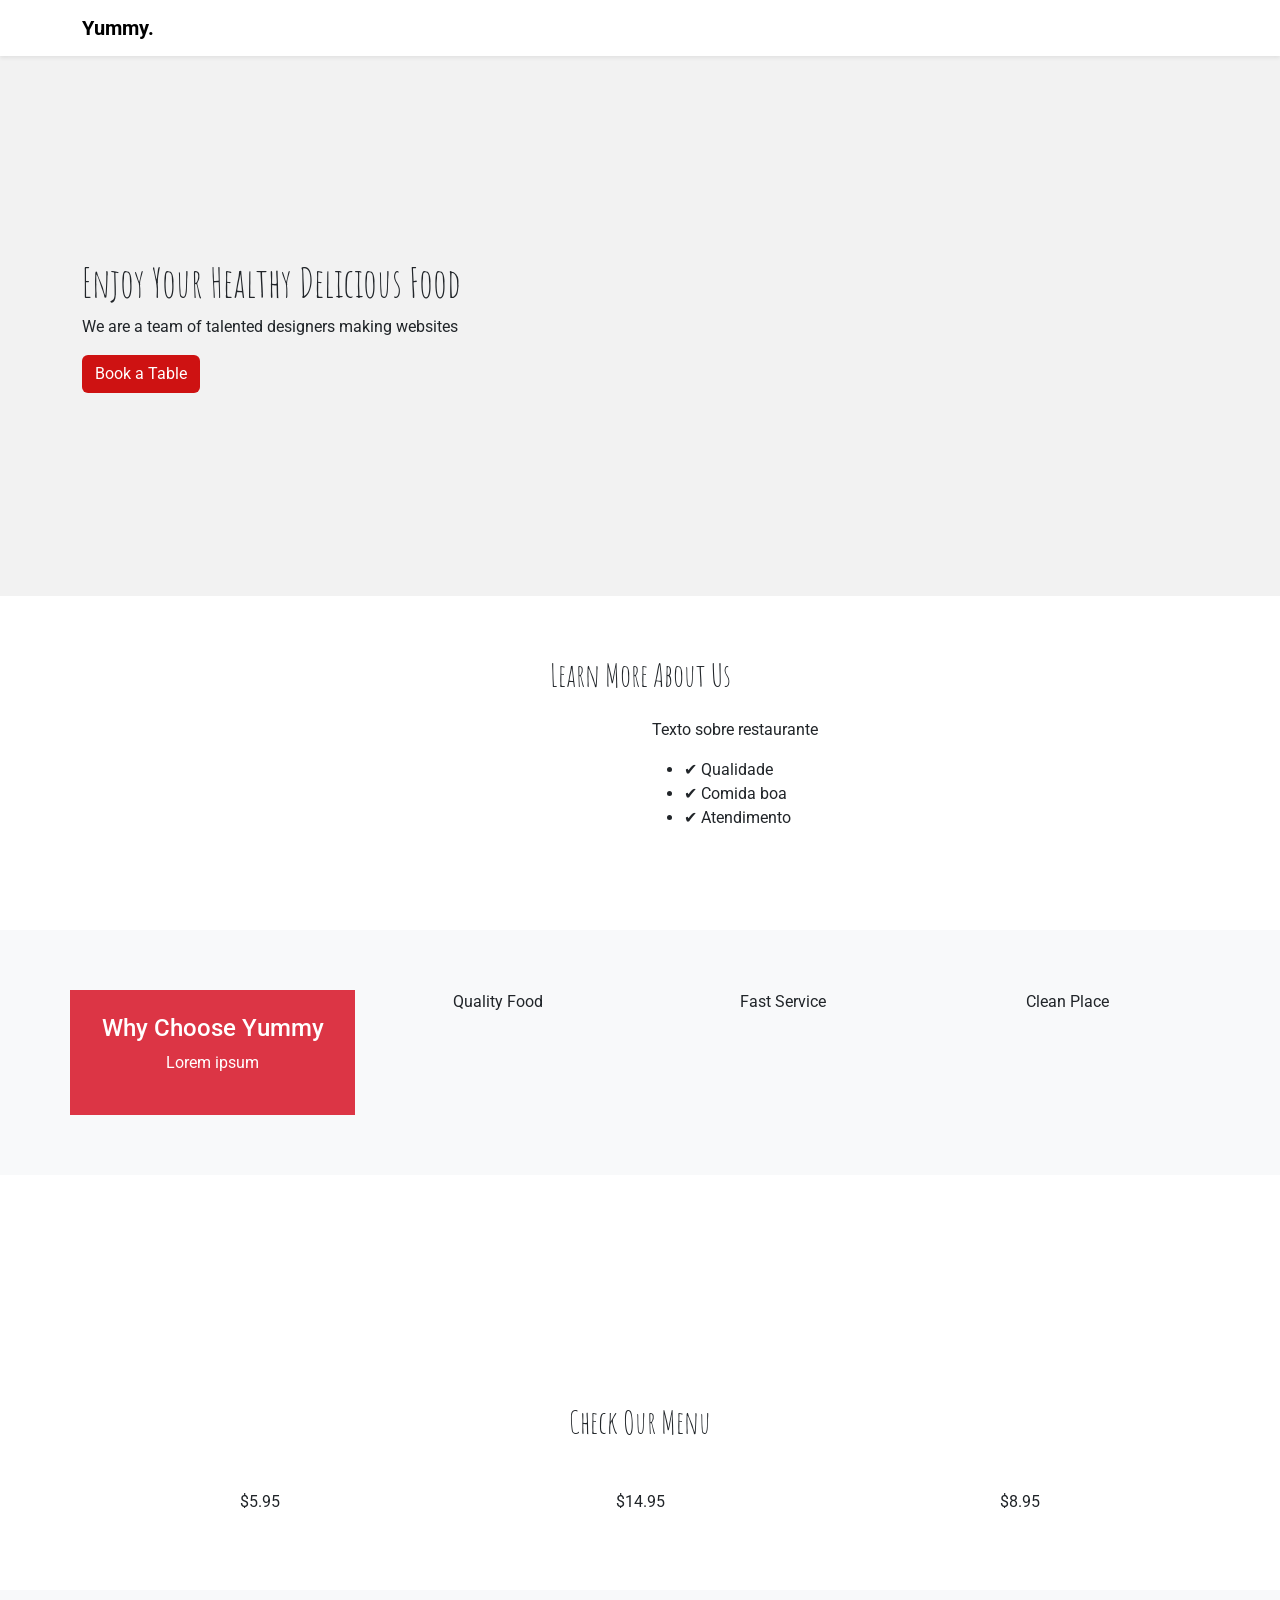
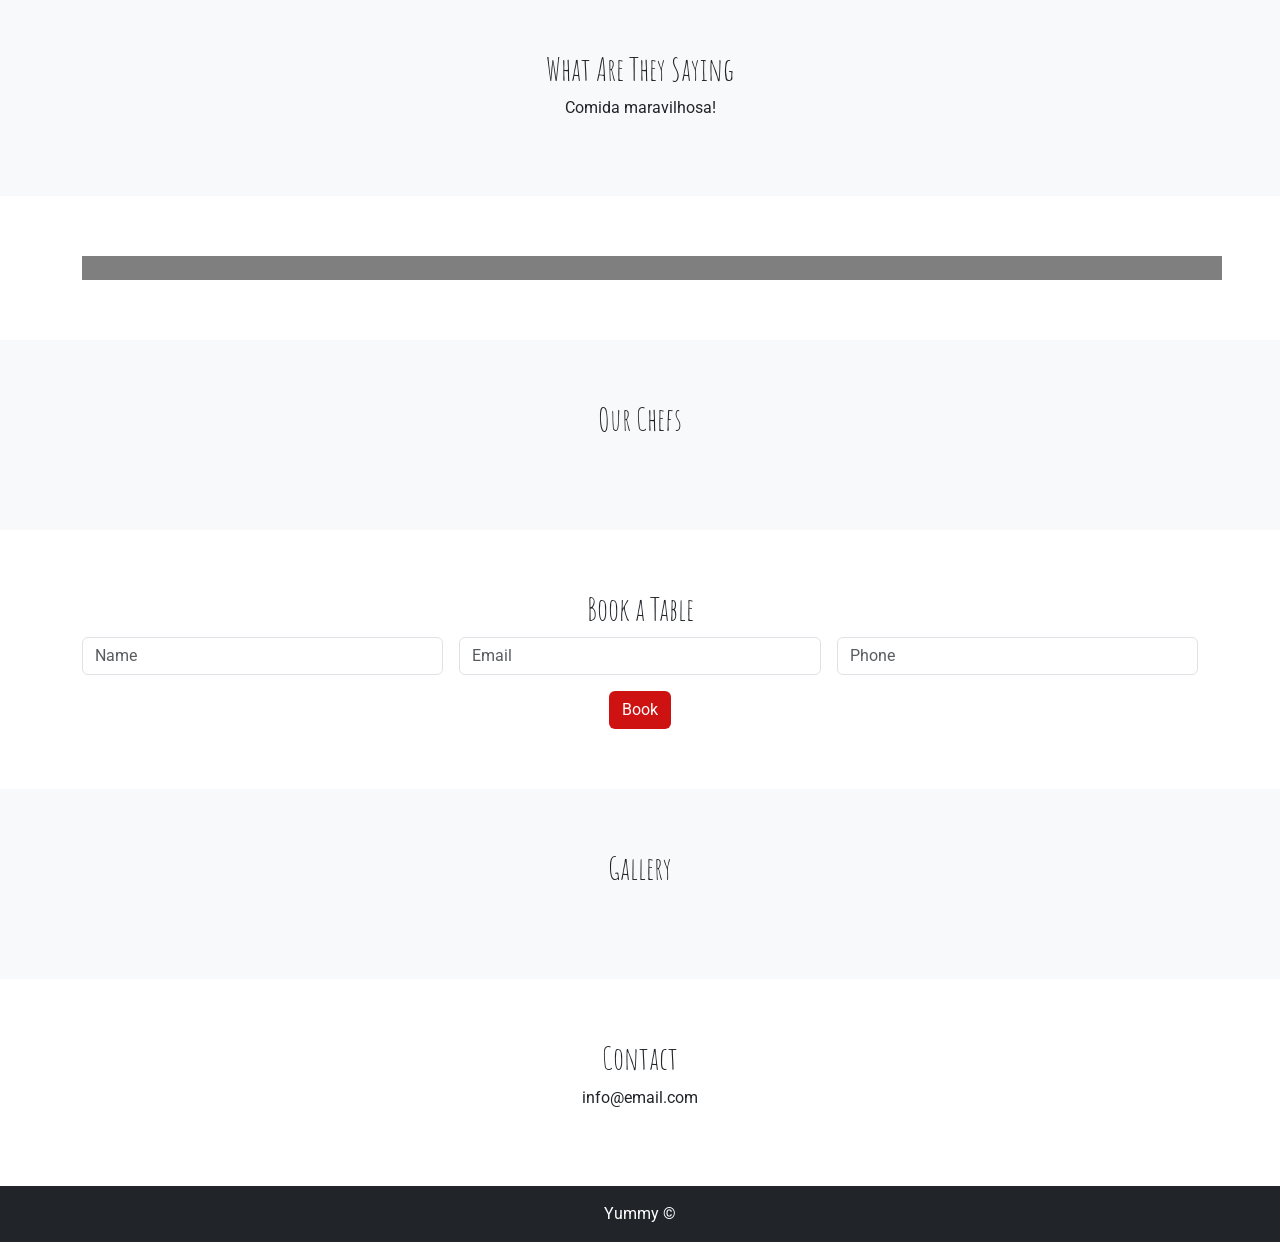
==== Boots/index.html @ a267b1b0 "refazendo" ====
<!doctype html>
<html lang="pt-br">
  <head>
    <meta charset="UTF-8" />
    <meta name="viewport" content="width=device-width, initial-scale=1.0" />

    <link
      href="https://cdn.jsdelivr.net/npm/bootstrap@5.3.3/dist/css/bootstrap.min.css"
      rel="stylesheet"
    />

    <link
      href="https://fonts.googleapis.com/css2?family=Roboto&family=Amatic+SC&display=swap"
      rel="stylesheet"
    />

    <title>Yummy</title>

    <style>
      body {
        font-family: Roboto;
      }
      h1,
      h2 {
        font-family: "Amatic SC";
      }

      .section {
        padding: 60px 0;
      }
      .btn-red {
        background: #ce1212;
        color: #fff;
      }

      .hero {
        background: #f2f2f2;
        min-height: 60vh;
        display: flex;
        align-items: center;
      }

      .overlay {
        background: rgba(0, 0, 0, 0.5);
      }

      .stats {
        background: url("https://images.unsplash.com/photo-1504674900247-0877df9cc836 ")
          center/cover;
        color: white;
      }
    </style>
  </head>

  <body>
    <!-- NAVBAR -->
    <nav class="navbar navbar-expand-lg bg-white shadow-sm">
      <div class="container">
        <a class="navbar-brand fw-bold">Yummy.</a>
      </div>
    </nav>

    <!-- HERO -->
    <section class="hero">
      <div class="container">
        <div class="row align-items-center">
          <div class="col-md-6">
            <h1>Enjoy Your Healthy Delicious Food</h1>
            <p>We are a team of talented designers making websites</p>
            <button class="btn btn-red">Book a Table</button>
          </div>

          <div class="col-md-6 text-center">
            <img
              src="https://images.unsplash.com/photo-1604908176997-125f25cc6f3d"
              alt=""
              class="img-fluid rounded-circle"
            />
          </div>
        </div>
      </div>
    </section>

    <!-- ABOUT -->
    <section class="section">
      <div class="container">
        <h2 class="text-center">Learn More About Us</h2>

        <div class="row mt-4">
          <div class="col-md-6">
            <img
              src="https://images.unsplash.com/photo-1555992336-03a23c2a3d5d"
              alt=""
              class="img-fluid"
            />
          </div>

          <div class="col-md-6">
            <p>Texto sobre restaurante</p>

            <ul>
              <li>✔ Qualidade</li>
              <li>✔ Comida boa</li>
              <li>✔ Atendimento</li>
            </ul>

            <img
              src="https://images.unsplash.com/photo-1540189549336-e6e99c3679fe"
              alt=""
              class="img-fluid mt-3"
            />
          </div>
        </div>
      </div>
    </section>

    <!-- WHY -->
    <section class="section bg-light">
      <div class="container">
        <div class="row text-center">
          <div class="col-md-3 bg-danger text-white p-4">
            <h4>Why Choose Yummy</h4>
            <p>Lorem ipsum</p>
          </div>

          <div class="col-md-3">
            <p>Quality Food</p>
          </div>

          <div class="col-md-3">
            <p>Fast Service</p>
          </div>

          <div class="col-md-3">
            <p>Clean Place</p>
          </div>
        </div>
      </div>
    </section>

    <!-- STATS -->
    <section class="section stats text-center">
      <div class="container">
        <div class="row">
          <div class="col">232<br />Clients</div>
          <div class="col">521<br />Projects</div>
          <div class="col">1453<br />Hours</div>
          <div class="col">32<br />Workers</div>
        </div>
      </div>
    </section>

    <!-- MENU -->
    <section class="section">
      <div class="container text-center">
        <h2>Check Our Menu</h2>

        <div class="row mt-4">
          <div class="col-md-4">
            <img
              src="https://images.unsplash.com/photo-1546069901-eacef0df6022"
              alt=""
              class="img-fluid rounded-circle"
            />
            <p>$5.95</p>
          </div>

          <div class="col-md-4">
            <img
              src="https://images.unsplash.com/photo-1550547660-d9450f859349"
              alt=""
              class="img-fluid rounded-circle"
            />
            <p>$14.95</p>
          </div>

          <div class="col-md-4">
            <img
              src="https://images.unsplash.com/photo-1604908812177-4c9a5c5c4f91"
              alt=""
              class="img-fluid rounded-circle"
            />
            <p>$8.95</p>
          </div>
        </div>
      </div>
    </section>

    <!-- TESTIMONIALS CAROUSEL -->
    <section class="section bg-light">
      <div class="container text-center">
        <h2>What Are They Saying</h2>

        <div id="testCarousel" class="carousel slide" data-bs-ride="carousel">
          <div class="carousel-inner">
            <div class="carousel-item active">
              <p>Comida maravilhosa!</p>
            </div>

            <div class="carousel-item">
              <p>Atendimento perfeito!</p>
            </div>
          </div>
        </div>
      </div>
    </section>

    <!-- EVENTS (3 IMAGENS LADO A LADO) -->
    <section class="section">
      <div class="container">
        <div class="row">
          <div class="col-md-4 position-relative">
            <img
              src="https://images.unsplash.com/photo-1517248135467-4c7edcad34c4"
              alt=""
              class="img-fluid"
            />
            <div class="overlay position-absolute top-0 w-100 h-100"></div>
          </div>

          <div class="col-md-4 position-relative">
            <img
              src="https://images.unsplash.com/photo-1505236858219-8359eb29e329"
              alt=""
              class="img-fluid"
            />
            <div class="overlay position-absolute top-0 w-100 h-100"></div>
          </div>

          <div class="col-md-4 position-relative">
            <img
              src="https://images.unsplash.com/photo-1519671482749-fd09be7ccebf"
              alt=""
              class="img-fluid"
            />
            <div class="overlay position-absolute top-0 w-100 h-100"></div>
          </div>
        </div>
      </div>
    </section>

    <!-- CHEFS -->
    <section class="section bg-light text-center">
      <div class="container">
        <h2>Our Chefs</h2>

        <div class="row">
          <div class="col-md-4">
            <img src="" alt="" />
            <img
              src="https://images.unsplash.com/photo-1607746882042-944635dfe10e"
              alt=""
              class="img-fluid"
            />
          </div>

          <div class="col-md-4">
            <img
              src="https://images.unsplash.com/photo-1544005313-94ddf0286df2"
              alt=""
              class="img-fluid"
            />
          </div>

          <div class="col-md-4">
            <img
              src="https://images.unsplash.com/photo-1527980965255-d3b416303d12"
              alt=""
              class="img-fluid"
            />
          </div>
        </div>
      </div>
    </section>

    <!-- FORM -->
    <section class="section">
      <div class="container">
        <h2 class="text-center">Book a Table</h2>

        <form class="row g-3">
          <div class="col-md-4">
            <input class="form-control" placeholder="Name" />
          </div>

          <div class="col-md-4">
            <input class="form-control" placeholder="Email" />
          </div>

          <div class="col-md-4">
            <input class="form-control" placeholder="Phone" />
          </div>

          <div class="col-12 text-center">
            <button type="button" class="btn btn-red">Book</button>
          </div>
        </form>
      </div>
    </section>

    <!-- GALLERY -->
    <section class="section bg-light">
      <div class="container text-center">
        <h2>Gallery</h2>

        <div class="row">
          <div class="col">
            <img
              src="https://images.unsplash.com/photo-1504674900247-0877df9cc836"
              alt=""
              class="img-fluid"
            />
          </div>
          <div class="col">
            <img
              src="https://images.unsplash.com/photo-1550547660-d9450f859349"
              alt=""
              class="img-fluid"
            />
          </div>
          <div class="col">
            <img
              src="https://images.unsplash.com/photo-1546069901-eacef0df6022"
              alt=""
              class="img-fluid"
            />
          </div>
        </div>
      </div>
    </section>

    <!-- CONTACT -->
    <section class="section">
      <div class="container text-center">
        <h2>Contact</h2>
        <p>info@email.com</p>
      </div>
    </section>

    <!-- FOOTER -->
    <footer class="bg-dark text-white text-center p-3">Yummy ©</footer>

    <script src="https://cdn.jsdelivr.net/npm/bootstrap@5.3.3/dist/js/bootstrap.bundle.min.js"></script>
  </body>
</html>
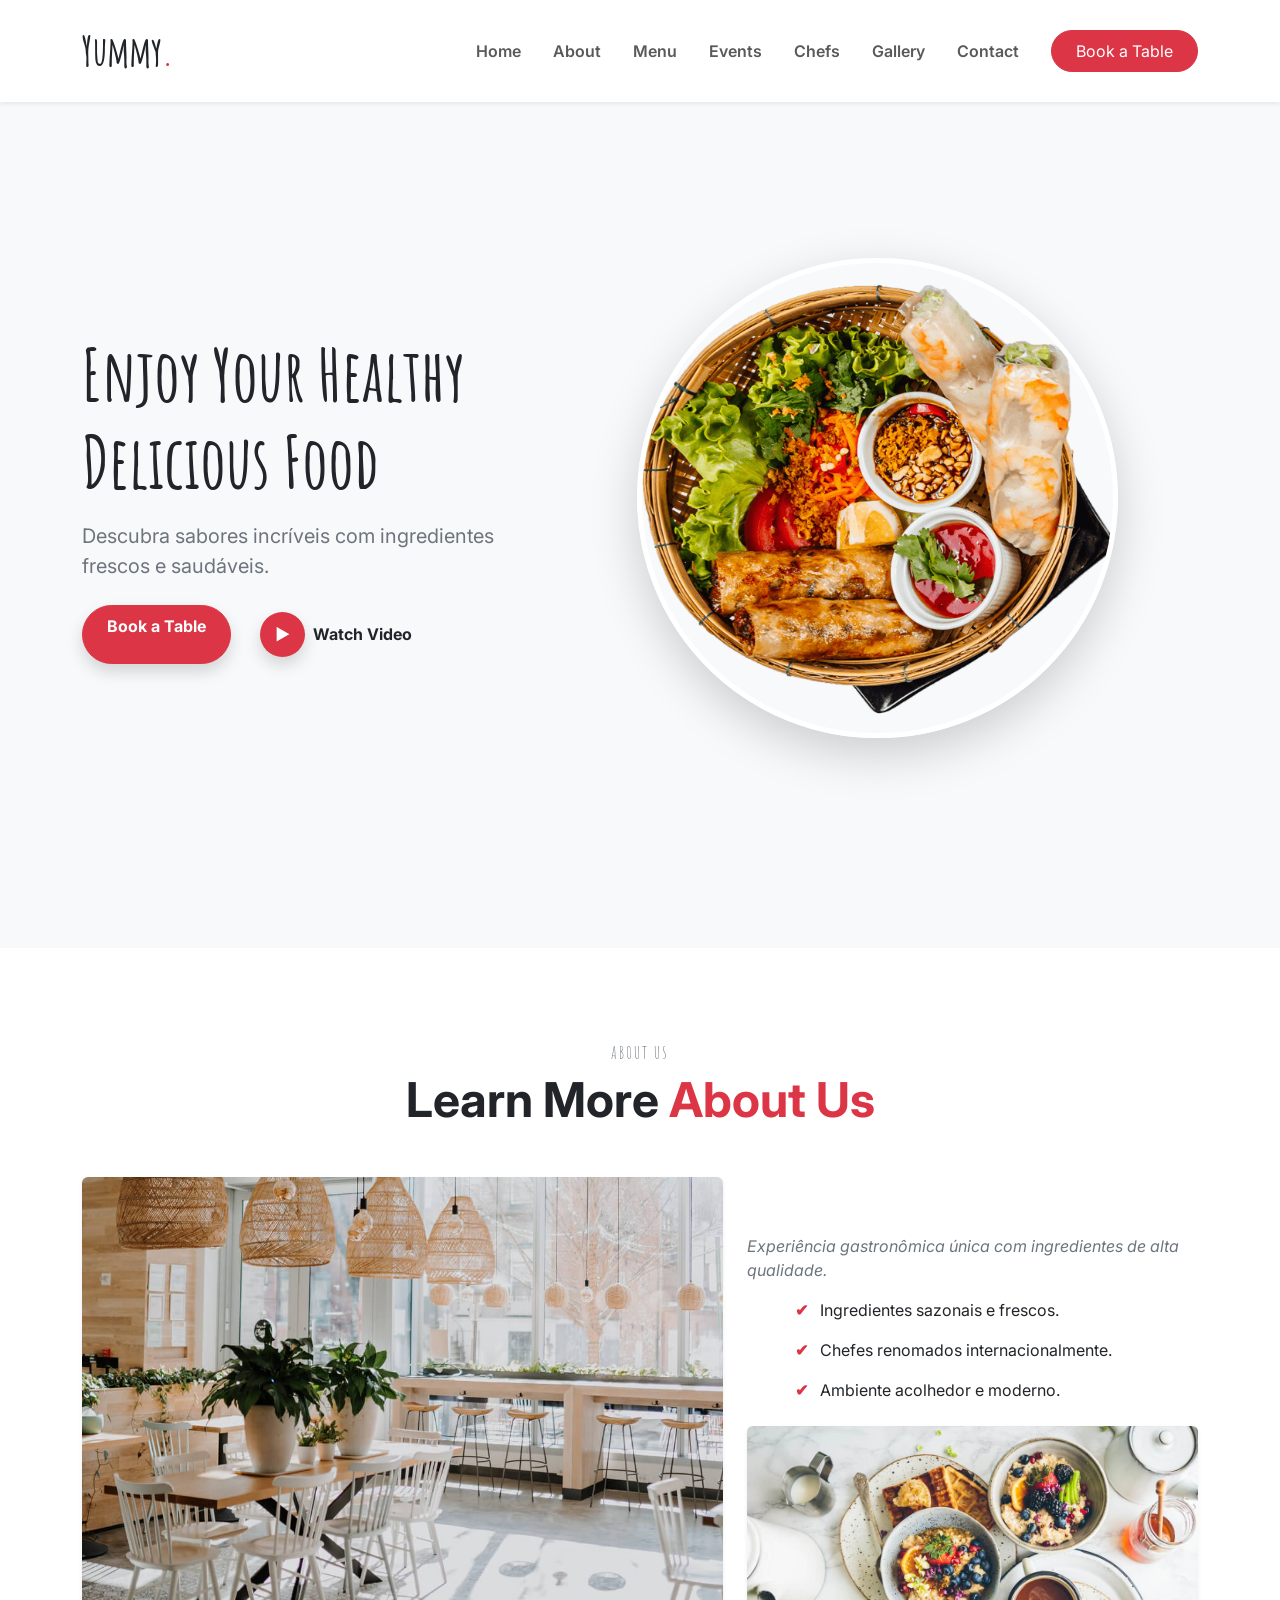
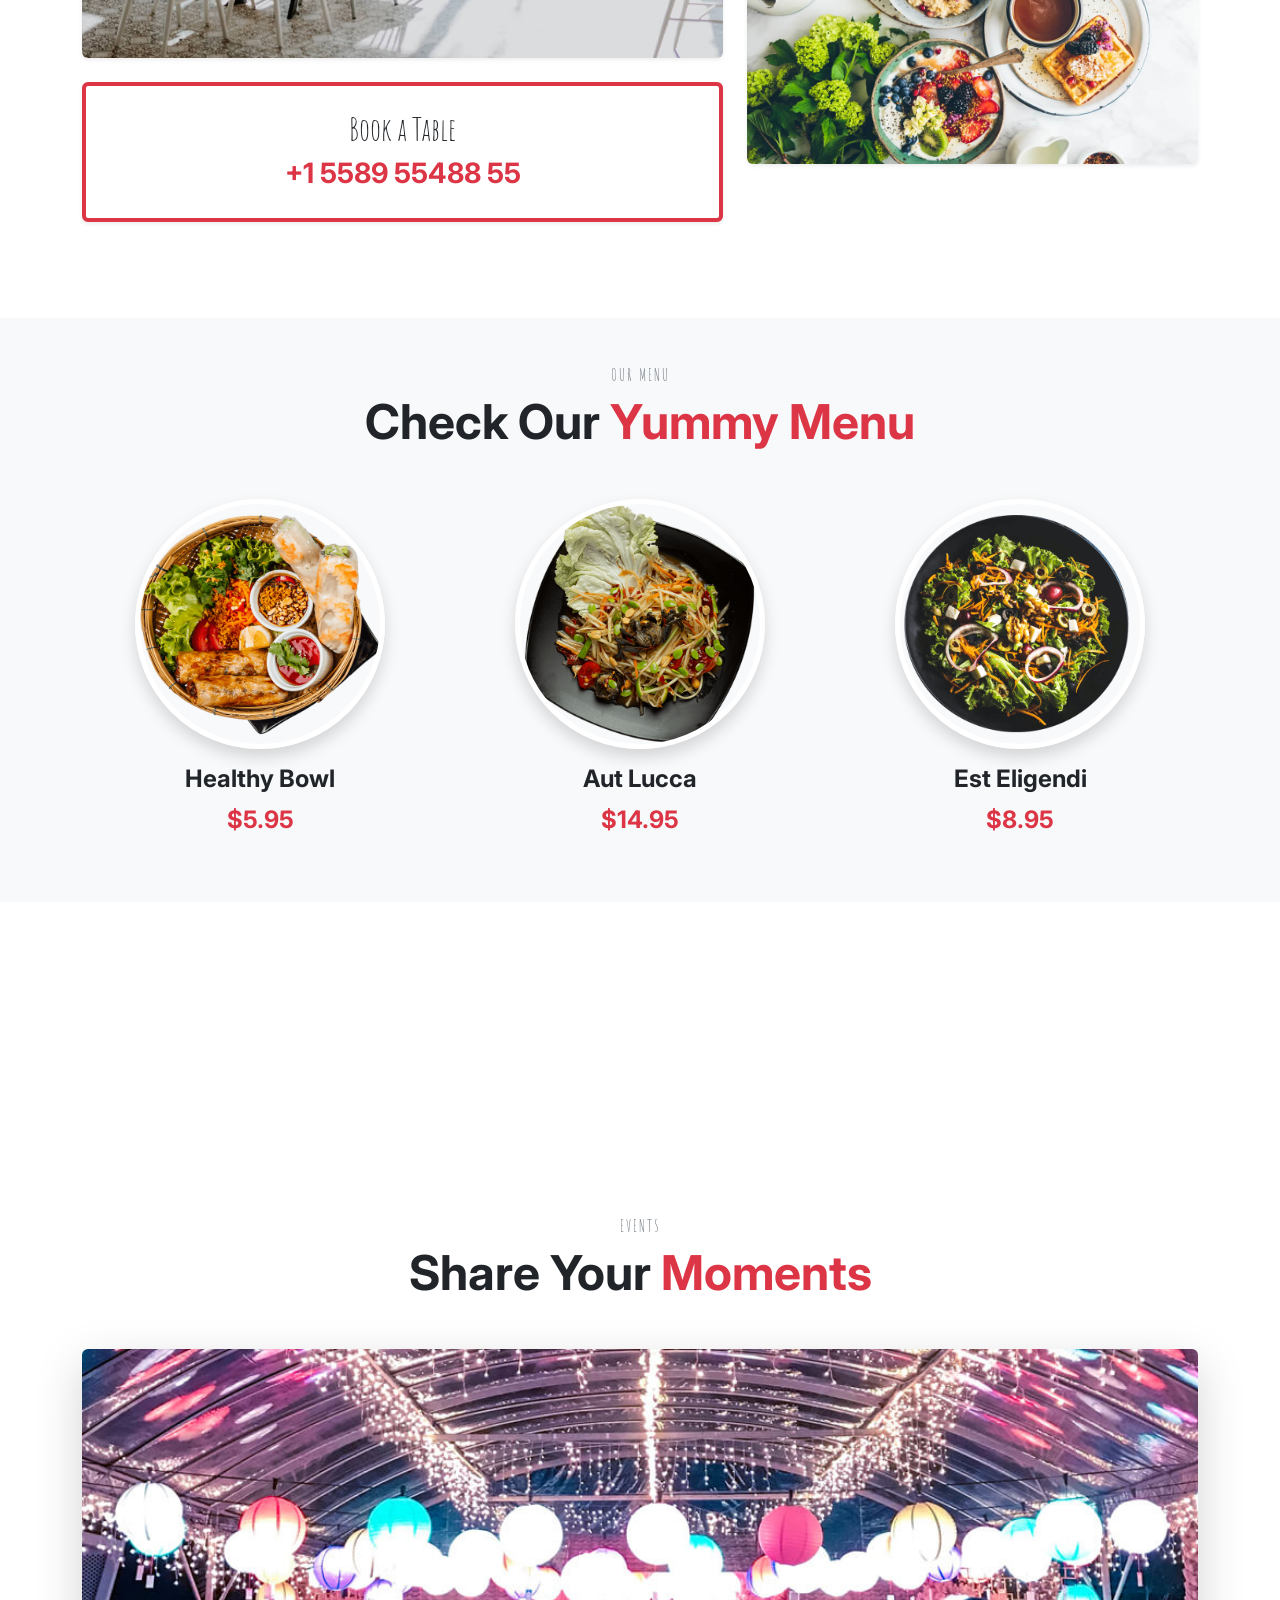
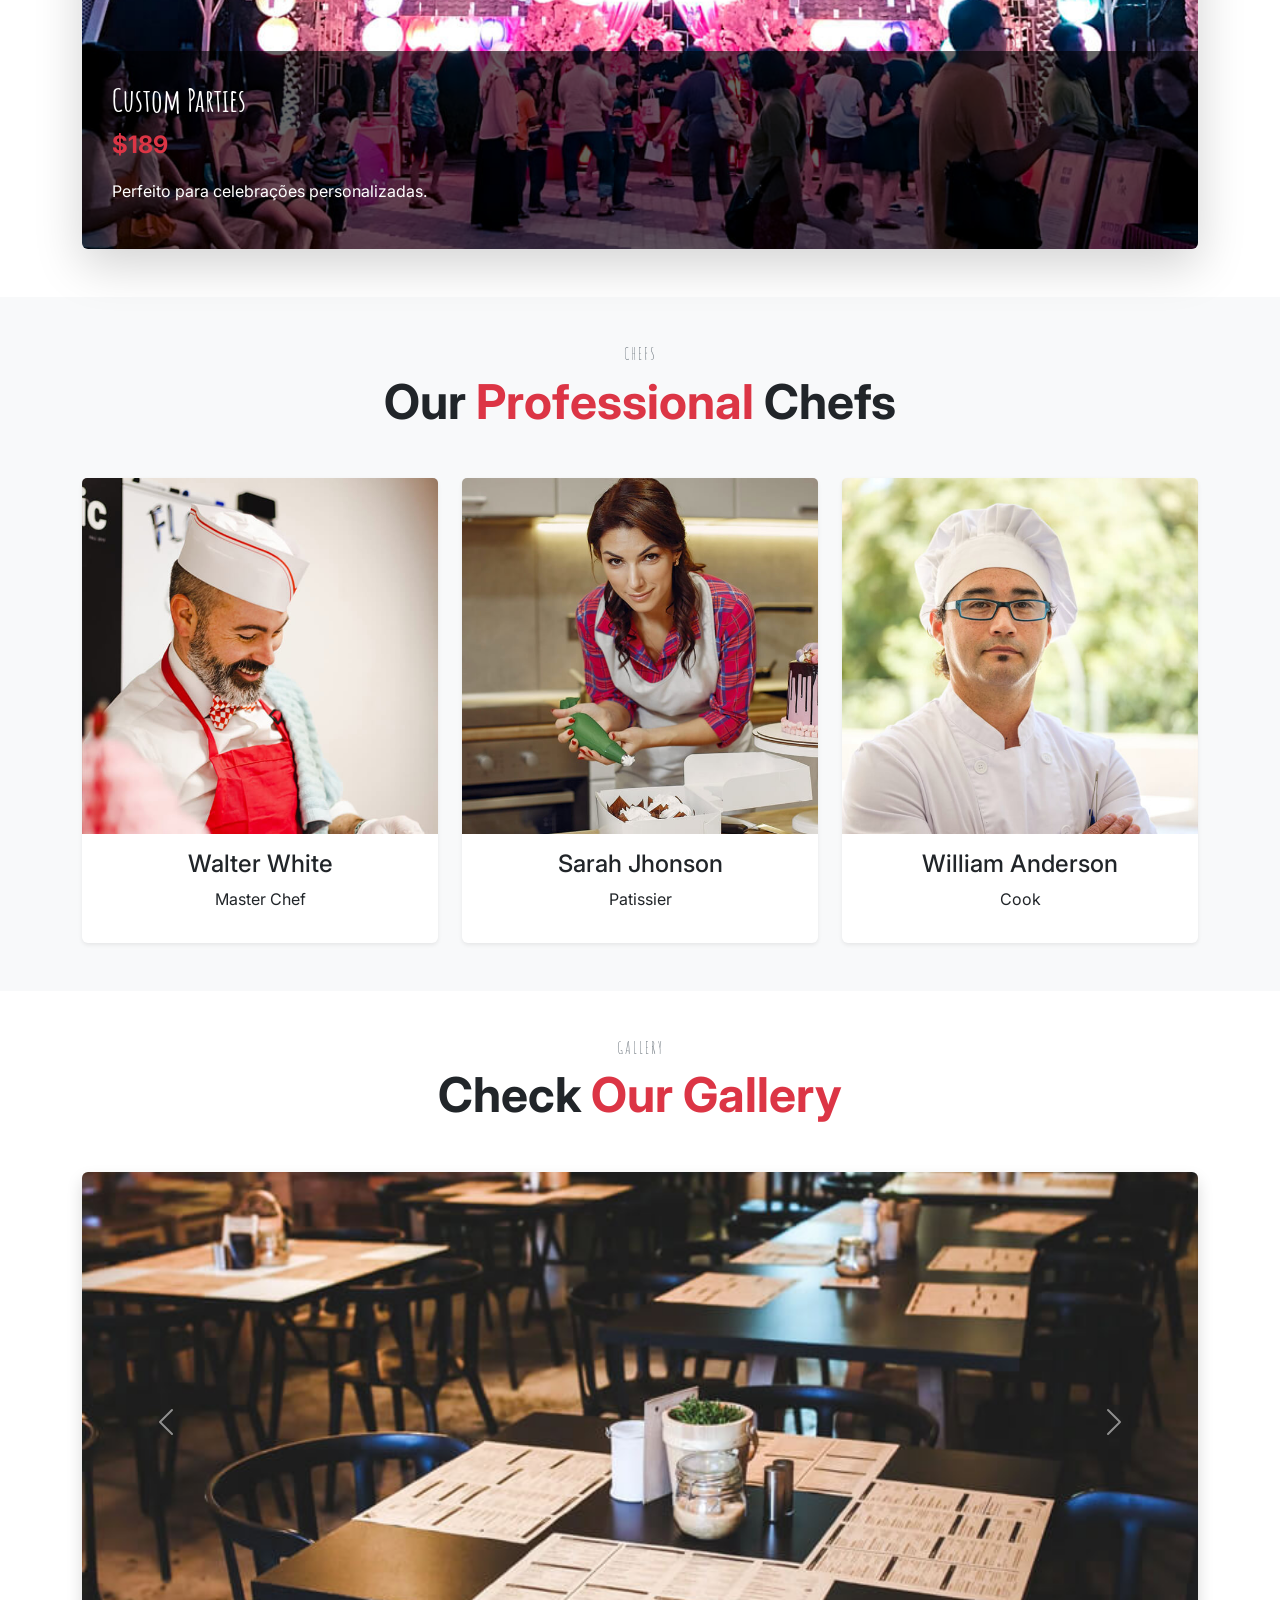
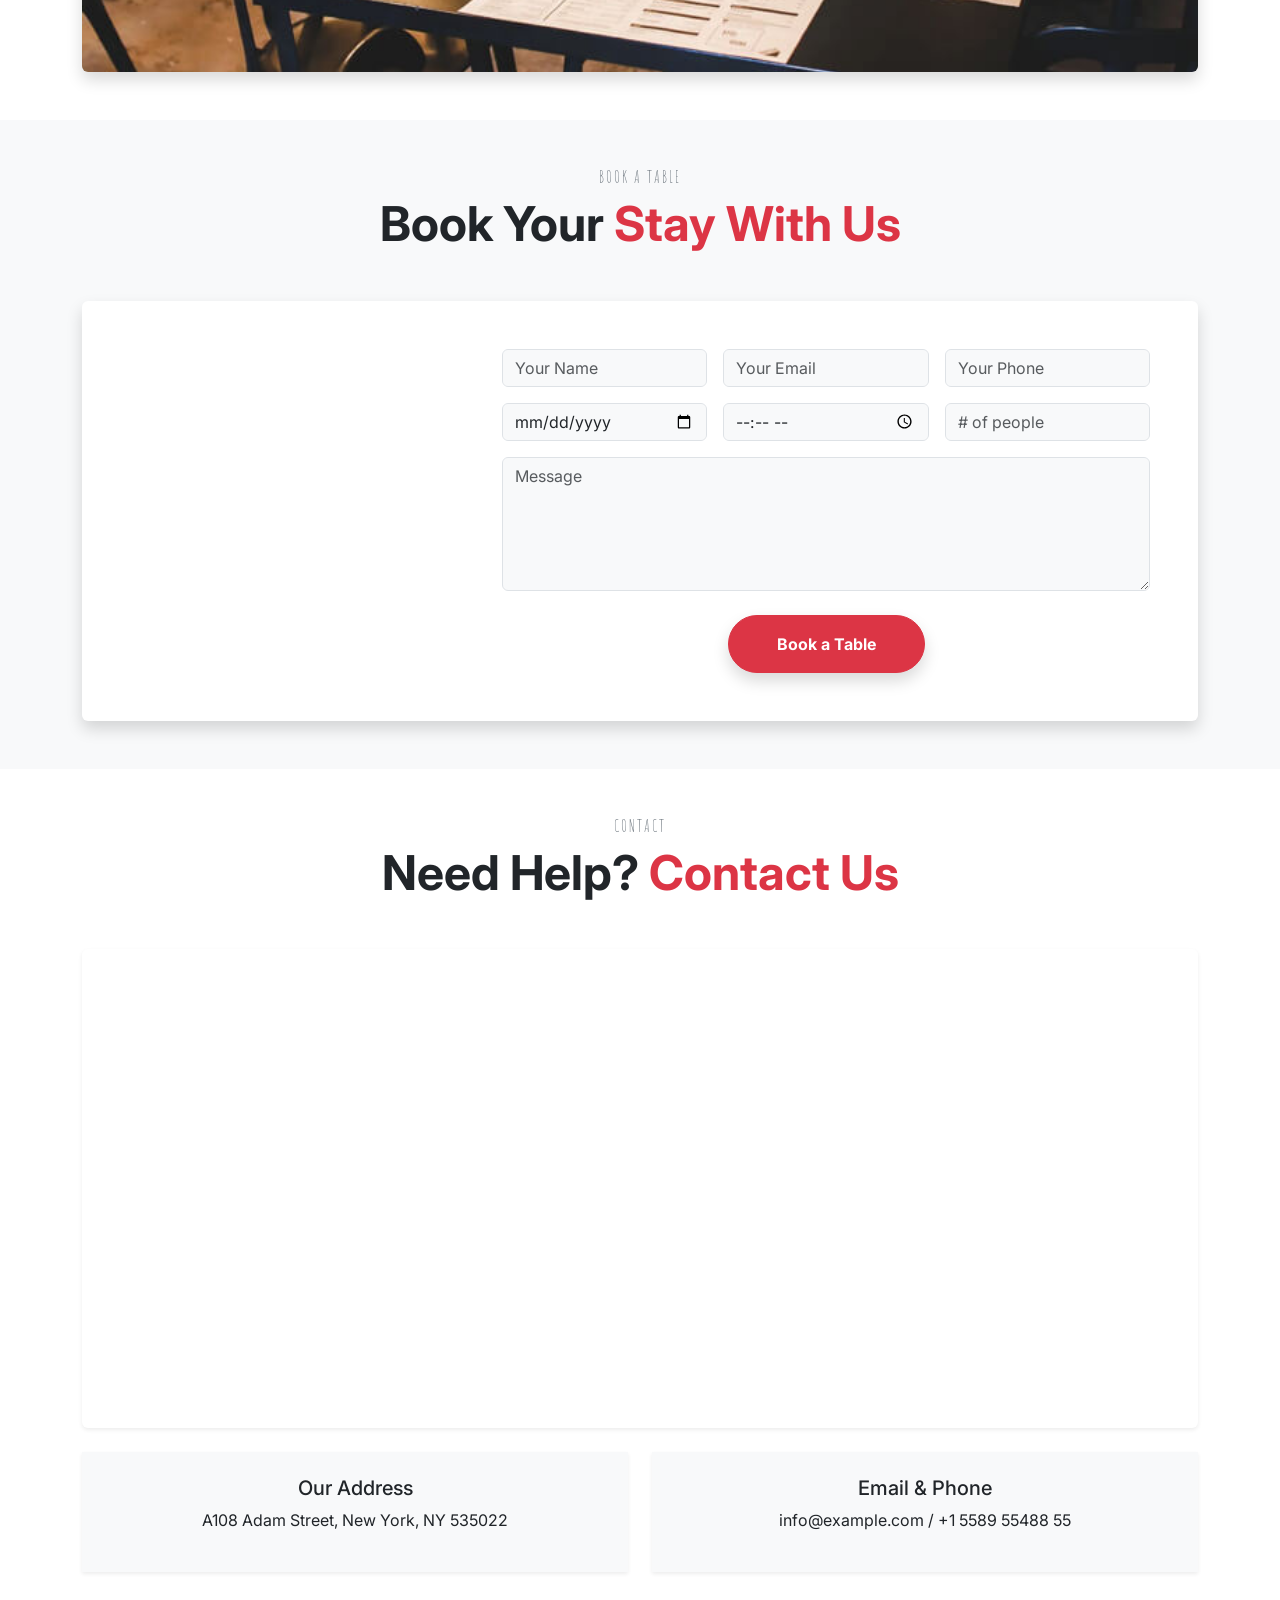
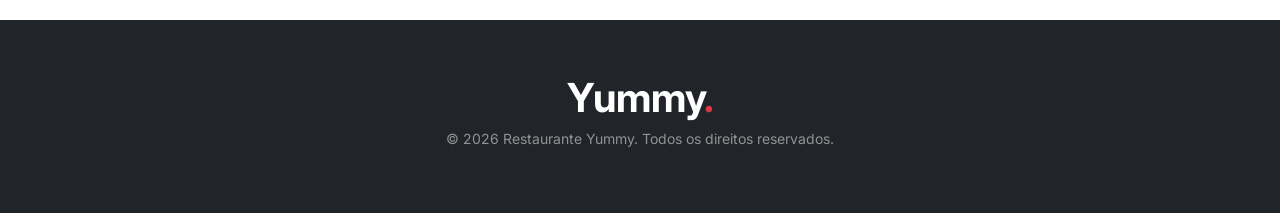
==== commit 18eeba4c: "refazendo" ====
--- a/Boots/index.html
+++ b/Boots/index.html
@@ -4,342 +4,308 @@
     <meta charset="UTF-8" />
     <meta name="viewport" content="width=device-width, initial-scale=1.0" />
 
-    <link
-      href="https://cdn.jsdelivr.net/npm/bootstrap@5.3.3/dist/css/bootstrap.min.css"
-      rel="stylesheet"
-    />
-
-    <link
-      href="https://fonts.googleapis.com/css2?family=Roboto&family=Amatic+SC&display=swap"
-      rel="stylesheet"
-    />
-
-    <title>Yummy</title>
+    <link href="https://cdn.jsdelivr.net/npm/bootstrap@5.3.3/dist/css/bootstrap.min.css" rel="stylesheet" />
+
+    <link href="https://fonts.googleapis.com/css2?family=Inter:wght@400;700&family=Amatic+SC:wght@700&display=swap" rel="stylesheet" />
+
+    <title>Yummy - Projeto Final Bootstrap</title>
 
     <style>
-      body {
-        font-family: Roboto;
-      }
-      h1,
-      h2 {
-        font-family: "Amatic SC";
-      }
-
-      .section {
-        padding: 60px 0;
-      }
-      .btn-red {
-        background: #ce1212;
-        color: #fff;
-      }
-
-      .hero {
-        background: #f2f2f2;
-        min-height: 60vh;
+      /* Fontes e ajustes finos */
+      body { font-family: "Inter", sans-serif; }
+      h1, h2, h3, .navbar-brand { font-family: "Amatic SC", cursive; }
+      .ls-2 { letter-spacing: 2px; }
+      html { scroll-behavior: smooth; }
+
+      /* Imagens do Menu */
+      .img-menu-size {
+        width: 250px;
+        height: 250px;
+        object-fit: cover;
+      }
+
+      /* Estilo para o Carrossel de Eventos */
+      .event-item {
+        height: 500px;
+        background-size: cover;
+        background-position: center;
+        position: relative;
         display: flex;
-        align-items: center;
-      }
-
-      .overlay {
-        background: rgba(0, 0, 0, 0.5);
-      }
-
-      .stats {
-        background: url("https://images.unsplash.com/photo-1504674900247-0877df9cc836 ")
-          center/cover;
+        align-items: flex-end;
+      }
+      .event-overlay {
+        background: rgba(0, 0, 0, 0.6);
         color: white;
+        padding: 30px;
+        width: 100%;
+      }
+
+      /* Estilo para a Seção Stats (Fundo Fixo) */
+      .stats-counter {
+        background: linear-gradient(rgba(0, 0, 0, 0.7), rgba(0, 0, 0, 0.7)), url('/Boots/img/stats-bg.jpg') center center no-repeat;
+        background-size: cover;
+        background-attachment: fixed;
+        color: white;
+        padding: 80px 0;
+      }
+
+      /* Ajuste das imagens da Galeria */
+      .img-gallery-carousel {
+        height: 500px;
+        object-fit: cover;
+        width: 100%;
+      }
+      
+      /* Foco nos inputs com a cor do tema */
+      .form-control:focus {
+        border-color: #ce1212;
+        box-shadow: none;
       }
     </style>
   </head>
 
-  <body>
-    <!-- NAVBAR -->
-    <nav class="navbar navbar-expand-lg bg-white shadow-sm">
-      <div class="container">
-        <a class="navbar-brand fw-bold">Yummy.</a>
+  <body class="pt-5">
+    
+    <nav class="navbar navbar-expand-lg bg-white shadow-sm fixed-top py-3">
+      <div class="container">
+        <a class="navbar-brand fs-1 fw-bold text-dark" href="#">Yummy<span class="text-danger">.</span></a>
+        <button class="navbar-toggler" type="button" data-bs-toggle="collapse" data-bs-target="#menuNav">
+          <span class="navbar-toggler-icon"></span>
+        </button>
+
+        <div class="collapse navbar-collapse" id="menuNav">
+          <ul class="navbar-nav ms-auto fw-semibold align-items-center">
+            <li class="nav-item"><a class="nav-link px-3" href="#">Home</a></li>
+            <li class="nav-item"><a class="nav-link px-3" href="#about">About</a></li>
+            <li class="nav-item"><a class="nav-link px-3" href="#menu">Menu</a></li>
+            <li class="nav-item"><a class="nav-link px-3" href="#events">Events</a></li>
+            <li class="nav-item"><a class="nav-link px-3" href="#chefs">Chefs</a></li>
+            <li class="nav-item"><a class="nav-link px-3" href="#gallery">Gallery</a></li>
+            <li class="nav-item"><a class="nav-link px-3" href="#contact">Contact</a></li>
+            <li class="nav-item ms-lg-3">
+              <a class="btn btn-danger rounded-pill px-4 py-2" href="#book">Book a Table</a>
+            </li>
+          </ul>
+        </div>
       </div>
     </nav>
 
-    <!-- HERO -->
-    <section class="hero">
-      <div class="container">
-        <div class="row align-items-center">
-          <div class="col-md-6">
-            <h1>Enjoy Your Healthy Delicious Food</h1>
-            <p>We are a team of talented designers making websites</p>
-            <button class="btn btn-red">Book a Table</button>
-          </div>
-
-          <div class="col-md-6 text-center">
-            <img
-              src="https://images.unsplash.com/photo-1604908176997-125f25cc6f3d"
-              alt=""
-              class="img-fluid rounded-circle"
-            />
-          </div>
-        </div>
-      </div>
-    </section>
-
-    <!-- ABOUT -->
-    <section class="section">
-      <div class="container">
-        <h2 class="text-center">Learn More About Us</h2>
-
-        <div class="row mt-4">
-          <div class="col-md-6">
-            <img
-              src="https://images.unsplash.com/photo-1555992336-03a23c2a3d5d"
-              alt=""
-              class="img-fluid"
-            />
-          </div>
-
-          <div class="col-md-6">
-            <p>Texto sobre restaurante</p>
-
-            <ul>
-              <li>✔ Qualidade</li>
-              <li>✔ Comida boa</li>
-              <li>✔ Atendimento</li>
+    <section class="bg-light min-vh-100 d-flex align-items-center py-5">
+      <div class="container">
+        <div class="row align-items-center gy-5">
+          <div class="col-lg-5 text-center text-lg-start">
+            <h1 class="display-2 fw-bold mb-3">Enjoy Your Healthy<br />Delicious Food</h1>
+            <p class="fs-5 text-secondary mb-4">Descubra sabores incríveis com ingredientes frescos e saudáveis.</p>
+            <div class="d-flex justify-content-center justify-content-lg-start gap-3">
+              <a href="#book" class="btn btn-danger rounded-pill px-4 py-2 shadow fw-bold">Book a Table</a>
+              <button class="btn btn-link text-dark text-decoration-none fw-bold d-flex align-items-center">
+                <span class="bg-danger text-white rounded-circle me-2 d-inline-flex align-items-center justify-content-center shadow" style="width: 45px; height: 45px">▶</span>
+                Watch Video
+              </button>
+            </div>
+          </div>
+          <div class="col-lg-7 text-center">
+            <img src="/Boots/img/menu-item-2.png" alt="Prato principal" class="img-fluid rounded-circle shadow-lg w-75 border border-5 border-white" />
+          </div>
+        </div>
+      </div>
+    </section>
+
+    <section id="about" class="py-5 my-5">
+      <div class="container">
+        <div class="text-center mb-5">
+          <h2 class="text-secondary fs-6 ls-2 text-uppercase mb-2">About Us</h2>
+          <p class="display-5 fw-bold">Learn More <span class="text-danger">About Us</span></p>
+        </div>
+        <div class="row gy-4 align-items-center">
+          <div class="col-lg-7">
+            <img src="/Boots/img/about.jpg" class="img-fluid rounded shadow-sm mb-4" alt="Restaurante" />
+            <div class="border border-4 border-danger p-4 text-center rounded bg-white shadow-sm">
+              <h3 class="h2 mb-1">Book a Table</h3>
+              <p class="text-danger fw-bold fs-3 mb-0">+1 5589 55488 55</p>
+            </div>
+          </div>
+          <div class="col-lg-5">
+            <p class="fst-italic text-secondary">Experiência gastronômica única com ingredientes de alta qualidade.</p>
+            <ul class="list-unstyled mb-4">
+              <li class="mb-3 text-start px-lg-5"><span class="text-danger fw-bold me-2">✔</span> Ingredientes sazonais e frescos.</li>
+              <li class="mb-3 text-start px-lg-5"><span class="text-danger fw-bold me-2">✔</span> Chefes renomados internacionalmente.</li>
+              <li class="mb-3 text-start px-lg-5"><span class="text-danger fw-bold me-2">✔</span> Ambiente acolhedor e moderno.</li>
             </ul>
-
-            <img
-              src="https://images.unsplash.com/photo-1540189549336-e6e99c3679fe"
-              alt=""
-              class="img-fluid mt-3"
-            />
-          </div>
-        </div>
-      </div>
-    </section>
-
-    <!-- WHY -->
-    <section class="section bg-light">
-      <div class="container">
-        <div class="row text-center">
-          <div class="col-md-3 bg-danger text-white p-4">
-            <h4>Why Choose Yummy</h4>
-            <p>Lorem ipsum</p>
-          </div>
-
-          <div class="col-md-3">
-            <p>Quality Food</p>
-          </div>
-
-          <div class="col-md-3">
-            <p>Fast Service</p>
-          </div>
-
-          <div class="col-md-3">
-            <p>Clean Place</p>
-          </div>
-        </div>
-      </div>
-    </section>
-
-    <!-- STATS -->
-    <section class="section stats text-center">
-      <div class="container">
-        <div class="row">
-          <div class="col">232<br />Clients</div>
-          <div class="col">521<br />Projects</div>
-          <div class="col">1453<br />Hours</div>
-          <div class="col">32<br />Workers</div>
-        </div>
-      </div>
-    </section>
-
-    <!-- MENU -->
-    <section class="section">
+            <img src="/Boots/img/about-2.jpg" class="img-fluid rounded shadow-sm" alt="Prato saudável" />
+          </div>
+        </div>
+      </div>
+    </section>
+
+    <section id="menu" class="py-5 bg-light">
       <div class="container text-center">
-        <h2>Check Our Menu</h2>
-
-        <div class="row mt-4">
-          <div class="col-md-4">
-            <img
-              src="https://images.unsplash.com/photo-1546069901-eacef0df6022"
-              alt=""
-              class="img-fluid rounded-circle"
-            />
-            <p>$5.95</p>
-          </div>
-
-          <div class="col-md-4">
-            <img
-              src="https://images.unsplash.com/photo-1550547660-d9450f859349"
-              alt=""
-              class="img-fluid rounded-circle"
-            />
-            <p>$14.95</p>
-          </div>
-
-          <div class="col-md-4">
-            <img
-              src="https://images.unsplash.com/photo-1604908812177-4c9a5c5c4f91"
-              alt=""
-              class="img-fluid rounded-circle"
-            />
-            <p>$8.95</p>
-          </div>
-        </div>
-      </div>
-    </section>
-
-    <!-- TESTIMONIALS CAROUSEL -->
-    <section class="section bg-light">
-      <div class="container text-center">
-        <h2>What Are They Saying</h2>
-
-        <div id="testCarousel" class="carousel slide" data-bs-ride="carousel">
+        <div class="mb-5">
+          <h2 class="text-secondary fs-6 ls-2 text-uppercase">Our Menu</h2>
+          <p class="display-5 fw-bold">Check Our <span class="text-danger">Yummy Menu</span></p>
+        </div>
+        <div class="row gy-5">
+          <div class="col-lg-4">
+            <img src="/Boots/img/menu-item-2.png" class="img-fluid rounded-circle shadow border border-5 border-white mb-3 img-menu-size" alt="Item 1" />
+            <h4 class="fw-bold">Healthy Bowl</h4>
+            <p class="text-danger fw-bold fs-4">$5.95</p>
+          </div>
+          <div class="col-lg-4">
+            <img src="/Boots/img/menu-item-3.png" class="img-fluid rounded-circle shadow border border-5 border-white mb-3 img-menu-size" alt="Item 2" />
+            <h4 class="fw-bold">Aut Lucca</h4>
+            <p class="text-danger fw-bold fs-4">$14.95</p>
+          </div>
+          <div class="col-lg-4">
+            <img src="/Boots/img/menu-item-4.png" class="img-fluid rounded-circle shadow border border-5 border-white mb-3 img-menu-size" alt="Item 3" />
+            <h4 class="fw-bold">Est Eligendi</h4>
+            <p class="text-danger fw-bold fs-4">$8.95</p>
+          </div>
+        </div>
+      </div>
+    </section>
+
+    <section class="stats-counter text-center">
+      <div class="container">
+        <div class="row gy-4">
+          <div class="col-lg-3 col-6">
+            <span class="display-4 fw-bold">232</span>
+            <p class="text-white-50">Clients</p>
+          </div>
+          <div class="col-lg-3 col-6">
+            <span class="display-4 fw-bold">521</span>
+            <p class="text-white-50">Projects</p>
+          </div>
+          <div class="col-lg-3 col-6">
+            <span class="display-4 fw-bold">1453</span>
+            <p class="text-white-50">Hours Of Support</p>
+          </div>
+          <div class="col-lg-3 col-6">
+            <span class="display-4 fw-bold">32</span>
+            <p class="text-white-50">Workers</p>
+          </div>
+        </div>
+      </div>
+    </section>
+
+    <section id="events" class="py-5">
+      <div class="container">
+        <div class="text-center mb-5">
+          <h2 class="text-secondary fs-6 ls-2 text-uppercase mb-2">Events</h2>
+          <p class="display-5 fw-bold">Share Your <span class="text-danger">Moments</span></p>
+        </div>
+        <div id="carouselEvents" class="carousel slide shadow-lg rounded overflow-hidden" data-bs-ride="carousel">
           <div class="carousel-inner">
             <div class="carousel-item active">
-              <p>Comida maravilhosa!</p>
+              <div class="event-item" style="background-image: url('/Boots/img/events-1.jpg')">
+                <div class="event-overlay">
+                  <h3 class="h2 fw-bold">Custom Parties</h3>
+                  <p class="fs-4 fw-bold text-danger">$189</p>
+                  <p>Perfeito para celebrações personalizadas.</p>
+                </div>
+              </div>
             </div>
-
             <div class="carousel-item">
-              <p>Atendimento perfeito!</p>
+              <div class="event-item" style="background-image: url('/Boots/img/events-2.jpg')">
+                <div class="event-overlay">
+                  <h3 class="h2 fw-bold">Private Parties</h3>
+                  <p class="fs-4 fw-bold text-danger">$290</p>
+                  <p>Eventos exclusivos e reuniões privadas.</p>
+                </div>
+              </div>
             </div>
           </div>
         </div>
       </div>
     </section>
 
-    <!-- EVENTS (3 IMAGENS LADO A LADO) -->
-    <section class="section">
-      <div class="container">
-        <div class="row">
-          <div class="col-md-4 position-relative">
-            <img
-              src="https://images.unsplash.com/photo-1517248135467-4c7edcad34c4"
-              alt=""
-              class="img-fluid"
-            />
-            <div class="overlay position-absolute top-0 w-100 h-100"></div>
-          </div>
-
-          <div class="col-md-4 position-relative">
-            <img
-              src="https://images.unsplash.com/photo-1505236858219-8359eb29e329"
-              alt=""
-              class="img-fluid"
-            />
-            <div class="overlay position-absolute top-0 w-100 h-100"></div>
-          </div>
-
-          <div class="col-md-4 position-relative">
-            <img
-              src="https://images.unsplash.com/photo-1519671482749-fd09be7ccebf"
-              alt=""
-              class="img-fluid"
-            />
-            <div class="overlay position-absolute top-0 w-100 h-100"></div>
-          </div>
-        </div>
-      </div>
-    </section>
-
-    <!-- CHEFS -->
-    <section class="section bg-light text-center">
-      <div class="container">
-        <h2>Our Chefs</h2>
-
-        <div class="row">
-          <div class="col-md-4">
-            <img src="" alt="" />
-            <img
-              src="https://images.unsplash.com/photo-1607746882042-944635dfe10e"
-              alt=""
-              class="img-fluid"
-            />
-          </div>
-
-          <div class="col-md-4">
-            <img
-              src="https://images.unsplash.com/photo-1544005313-94ddf0286df2"
-              alt=""
-              class="img-fluid"
-            />
-          </div>
-
-          <div class="col-md-4">
-            <img
-              src="https://images.unsplash.com/photo-1527980965255-d3b416303d12"
-              alt=""
-              class="img-fluid"
-            />
-          </div>
-        </div>
-      </div>
-    </section>
-
-    <!-- FORM -->
-    <section class="section">
-      <div class="container">
-        <h2 class="text-center">Book a Table</h2>
-
-        <form class="row g-3">
-          <div class="col-md-4">
-            <input class="form-control" placeholder="Name" />
-          </div>
-
-          <div class="col-md-4">
-            <input class="form-control" placeholder="Email" />
-          </div>
-
-          <div class="col-md-4">
-            <input class="form-control" placeholder="Phone" />
-          </div>
-
-          <div class="col-12 text-center">
-            <button type="button" class="btn btn-red">Book</button>
-          </div>
-        </form>
-      </div>
-    </section>
-
-    <!-- GALLERY -->
-    <section class="section bg-light">
+    <section id="chefs" class="py-5 bg-light">
       <div class="container text-center">
-        <h2>Gallery</h2>
-
-        <div class="row">
-          <div class="col">
-            <img
-              src="https://images.unsplash.com/photo-1504674900247-0877df9cc836"
-              alt=""
-              class="img-fluid"
-            />
-          </div>
-          <div class="col">
-            <img
-              src="https://images.unsplash.com/photo-1550547660-d9450f859349"
-              alt=""
-              class="img-fluid"
-            />
-          </div>
-          <div class="col">
-            <img
-              src="https://images.unsplash.com/photo-1546069901-eacef0df6022"
-              alt=""
-              class="img-fluid"
-            />
-          </div>
-        </div>
-      </div>
-    </section>
-
-    <!-- CONTACT -->
-    <section class="section">
+        <div class="mb-5">
+          <h2 class="text-secondary fs-6 ls-2 text-uppercase">Chefs</h2>
+          <p class="display-5 fw-bold">Our <span class="text-danger">Professional</span> Chefs</p>
+        </div>
+        <div class="row gy-4">
+          <div class="col-lg-4">
+            <div class="card border-0 shadow-sm"><img src="/Boots/img/chefs-1.jpg" class="card-img-top"><div class="card-body"><h4>Walter White</h4><p>Master Chef</p></div></div>
+          </div>
+          <div class="col-lg-4">
+            <div class="card border-0 shadow-sm"><img src="/Boots/img/chefs-2.jpg" class="card-img-top"><div class="card-body"><h4>Sarah Jhonson</h4><p>Patissier</p></div></div>
+          </div>
+          <div class="col-lg-4">
+            <div class="card border-0 shadow-sm"><img src="/Boots/img/chefs-3.jpg" class="card-img-top"><div class="card-body"><h4>William Anderson</h4><p>Cook</p></div></div>
+          </div>
+        </div>
+      </div>
+    </section>
+
+    <section id="gallery" class="py-5">
       <div class="container text-center">
-        <h2>Contact</h2>
-        <p>info@email.com</p>
-      </div>
-    </section>
-
-    <!-- FOOTER -->
-    <footer class="bg-dark text-white text-center p-3">Yummy ©</footer>
+        <div class="mb-5">
+          <h2 class="text-secondary fs-6 ls-2 text-uppercase">Gallery</h2>
+          <p class="display-5 fw-bold">Check <span class="text-danger">Our Gallery</span></p>
+        </div>
+        <div id="galleryCarousel" class="carousel slide shadow rounded overflow-hidden" data-bs-ride="carousel">
+          <div class="carousel-inner">
+            <div class="carousel-item active"><img src="/Boots/img/gallery-1.jpg" class="img-gallery-carousel"></div>
+            <div class="carousel-item"><img src="/Boots/img/gallery-2.jpg" class="img-gallery-carousel"></div>
+            <div class="carousel-item"><img src="/Boots/img/gallery-3.jpg" class="img-gallery-carousel"></div>
+            <div class="carousel-item"><img src="/Boots/img/gallery-4.jpg" class="img-gallery-carousel"></div>
+            <div class="carousel-item"><img src="/Boots/img/gallery-5.jpg" class="img-gallery-carousel"></div>
+            <div class="carousel-item"><img src="/Boots/img/gallery-6.jpg" class="img-gallery-carousel"></div>
+            <div class="carousel-item"><img src="/Boots/img/gallery-7.jpg" class="img-gallery-carousel"></div>
+            <div class="carousel-item"><img src="/Boots/img/gallery-8.jpg" class="img-gallery-carousel"></div>
+          </div>
+          <button class="carousel-control-prev" type="button" data-bs-target="#galleryCarousel" data-bs-slide="prev"><span class="carousel-control-prev-icon"></span></button>
+          <button class="carousel-control-next" type="button" data-bs-target="#galleryCarousel" data-bs-slide="next"><span class="carousel-control-next-icon"></span></button>
+        </div>
+      </div>
+    </section>
+
+    <section id="book" class="py-5 bg-light">
+      <div class="container">
+        <div class="text-center mb-5">
+          <h2 class="text-secondary fs-6 ls-2 text-uppercase mb-2">Book a Table</h2>
+          <p class="display-5 fw-bold">Book Your <span class="text-danger">Stay With Us</span></p>
+        </div>
+        <div class="row g-0 shadow rounded overflow-hidden bg-white">
+          <div class="col-lg-4 d-none d-lg-block" style="background: url('/Boots/img/reservation.jpg') center/cover;"></div>
+          <div class="col-lg-8 p-4 p-md-5">
+            <form action="#" class="row g-3">
+              <div class="col-md-4"><input type="text" class="form-control bg-light" placeholder="Your Name"></div>
+              <div class="col-md-4"><input type="email" class="form-control bg-light" placeholder="Your Email"></div>
+              <div class="col-md-4"><input type="text" class="form-control bg-light" placeholder="Your Phone"></div>
+              <div class="col-md-4"><input type="date" class="form-control bg-light"></div>
+              <div class="col-md-4"><input type="time" class="form-control bg-light"></div>
+              <div class="col-md-4"><input type="number" class="form-control bg-light" placeholder="# of people"></div>
+              <div class="col-12"><textarea class="form-control bg-light" rows="5" placeholder="Message"></textarea></div>
+              <div class="col-12 text-center mt-4"><button type="submit" class="btn btn-danger px-5 py-3 rounded-pill fw-bold shadow">Book a Table</button></div>
+            </form>
+          </div>
+        </div>
+      </div>
+    </section>
+
+    <section id="contact" class="py-5">
+      <div class="container">
+        <div class="text-center mb-5">
+          <h2 class="text-secondary fs-6 ls-2 text-uppercase mb-2">Contact</h2>
+          <p class="display-5 fw-bold">Need Help? <span class="text-danger">Contact Us</span></p>
+        </div>
+        <div class="row gy-4">
+          <div class="col-12"><div class="ratio ratio-21x9 shadow-sm rounded overflow-hidden"><iframe src="https://www.google.com/maps/embed?pb=!1m14!1m8!1m3!1d12097.433213460943!2d-74.0062269!3d40.7101282!3m2!1i1024!2i768!4f13.1!3m3!1m2!1s0x0%3A0xb89d1fe6bc499443!2sDowntown+Conference+Center!5e0!3m2!1smk!2sbg!4v1539943755621"></iframe></div></div>
+          <div class="col-md-6"><div class="p-4 bg-light text-center shadow-sm"><h5>Our Address</h5><p>A108 Adam Street, New York, NY 535022</p></div></div>
+          <div class="col-md-6"><div class="p-4 bg-light text-center shadow-sm"><h5>Email & Phone</h5><p>info@example.com / +1 5589 55488 55</p></div></div>
+        </div>
+      </div>
+    </section>
+
+    <footer class="bg-dark text-white text-center py-5">
+      <div class="container">
+        <p class="fs-1 fw-bold mb-0">Yummy<span class="text-danger">.</span></p>
+        <p class="text-white-50 small">© 2026 Restaurante Yummy. Todos os direitos reservados.</p>
+      </div>
+    </footer>
 
     <script src="https://cdn.jsdelivr.net/npm/bootstrap@5.3.3/dist/js/bootstrap.bundle.min.js"></script>
   </body>
-</html>
+</html>
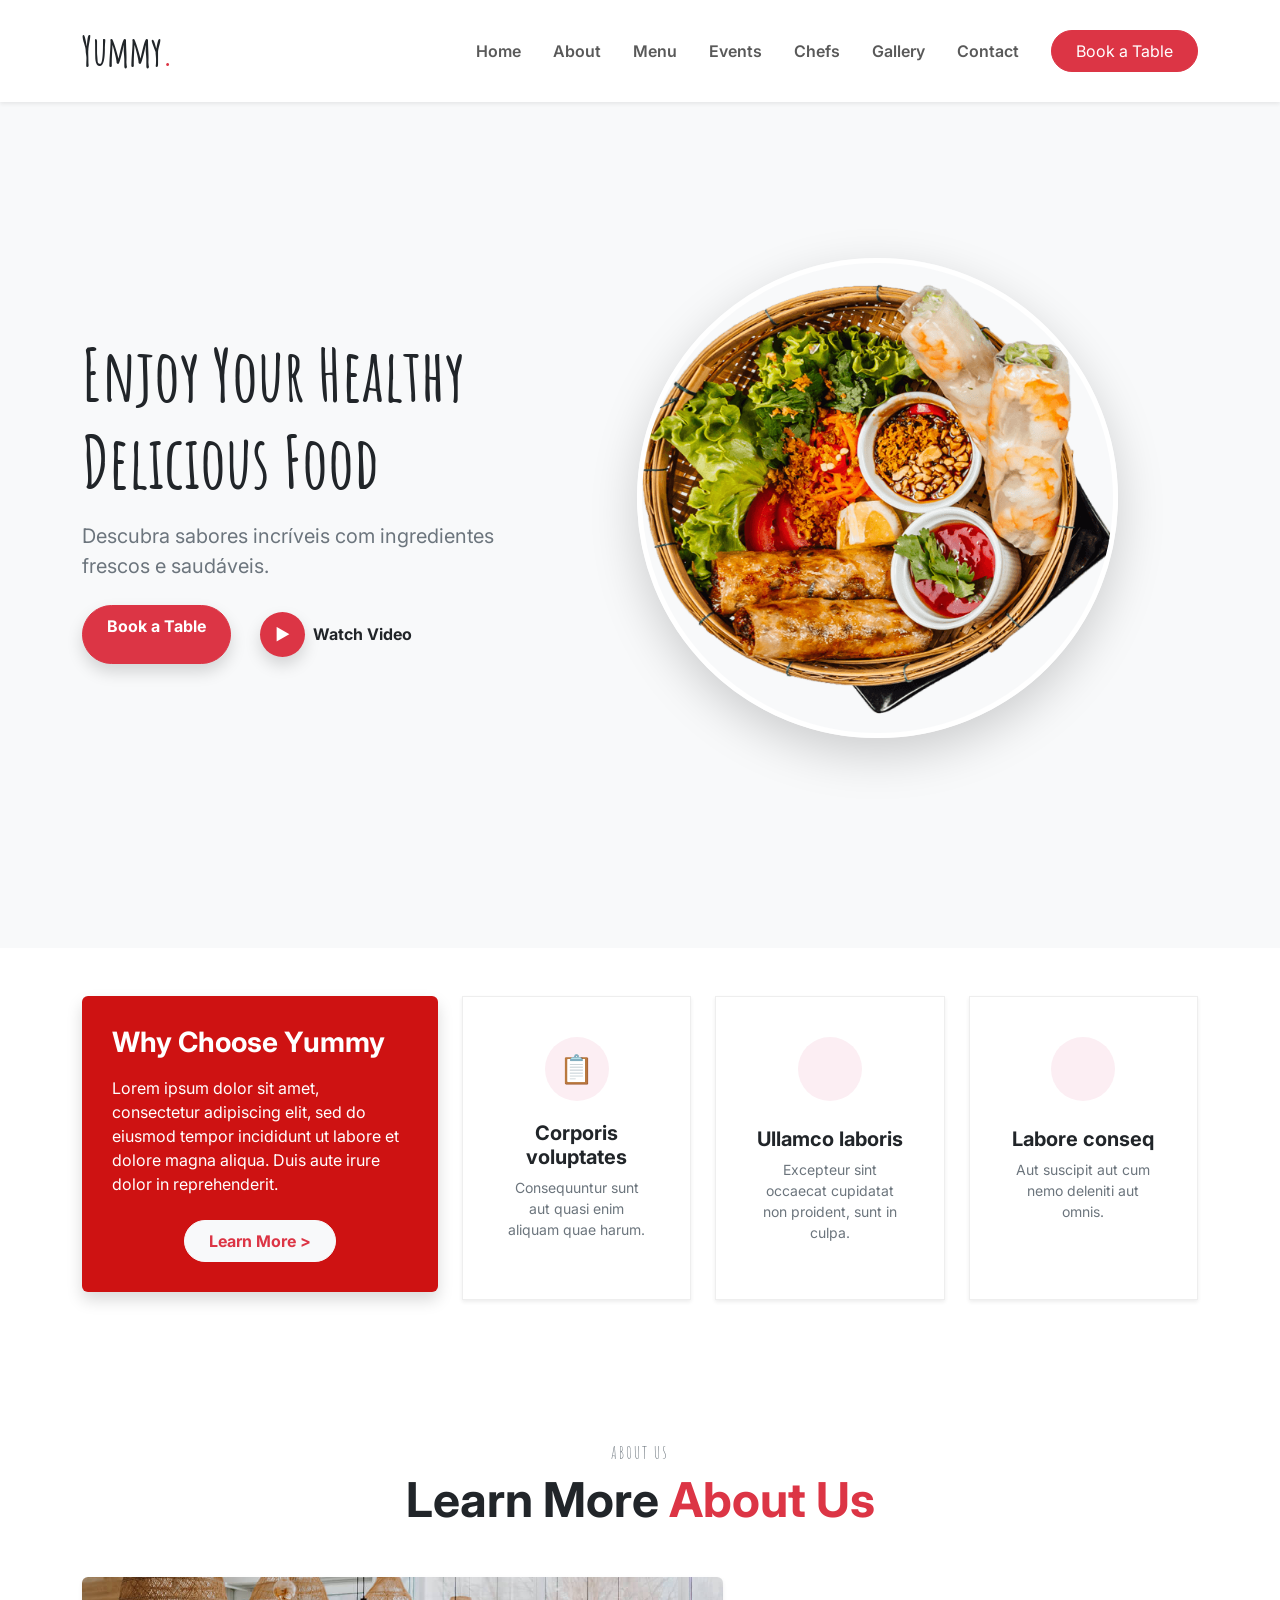
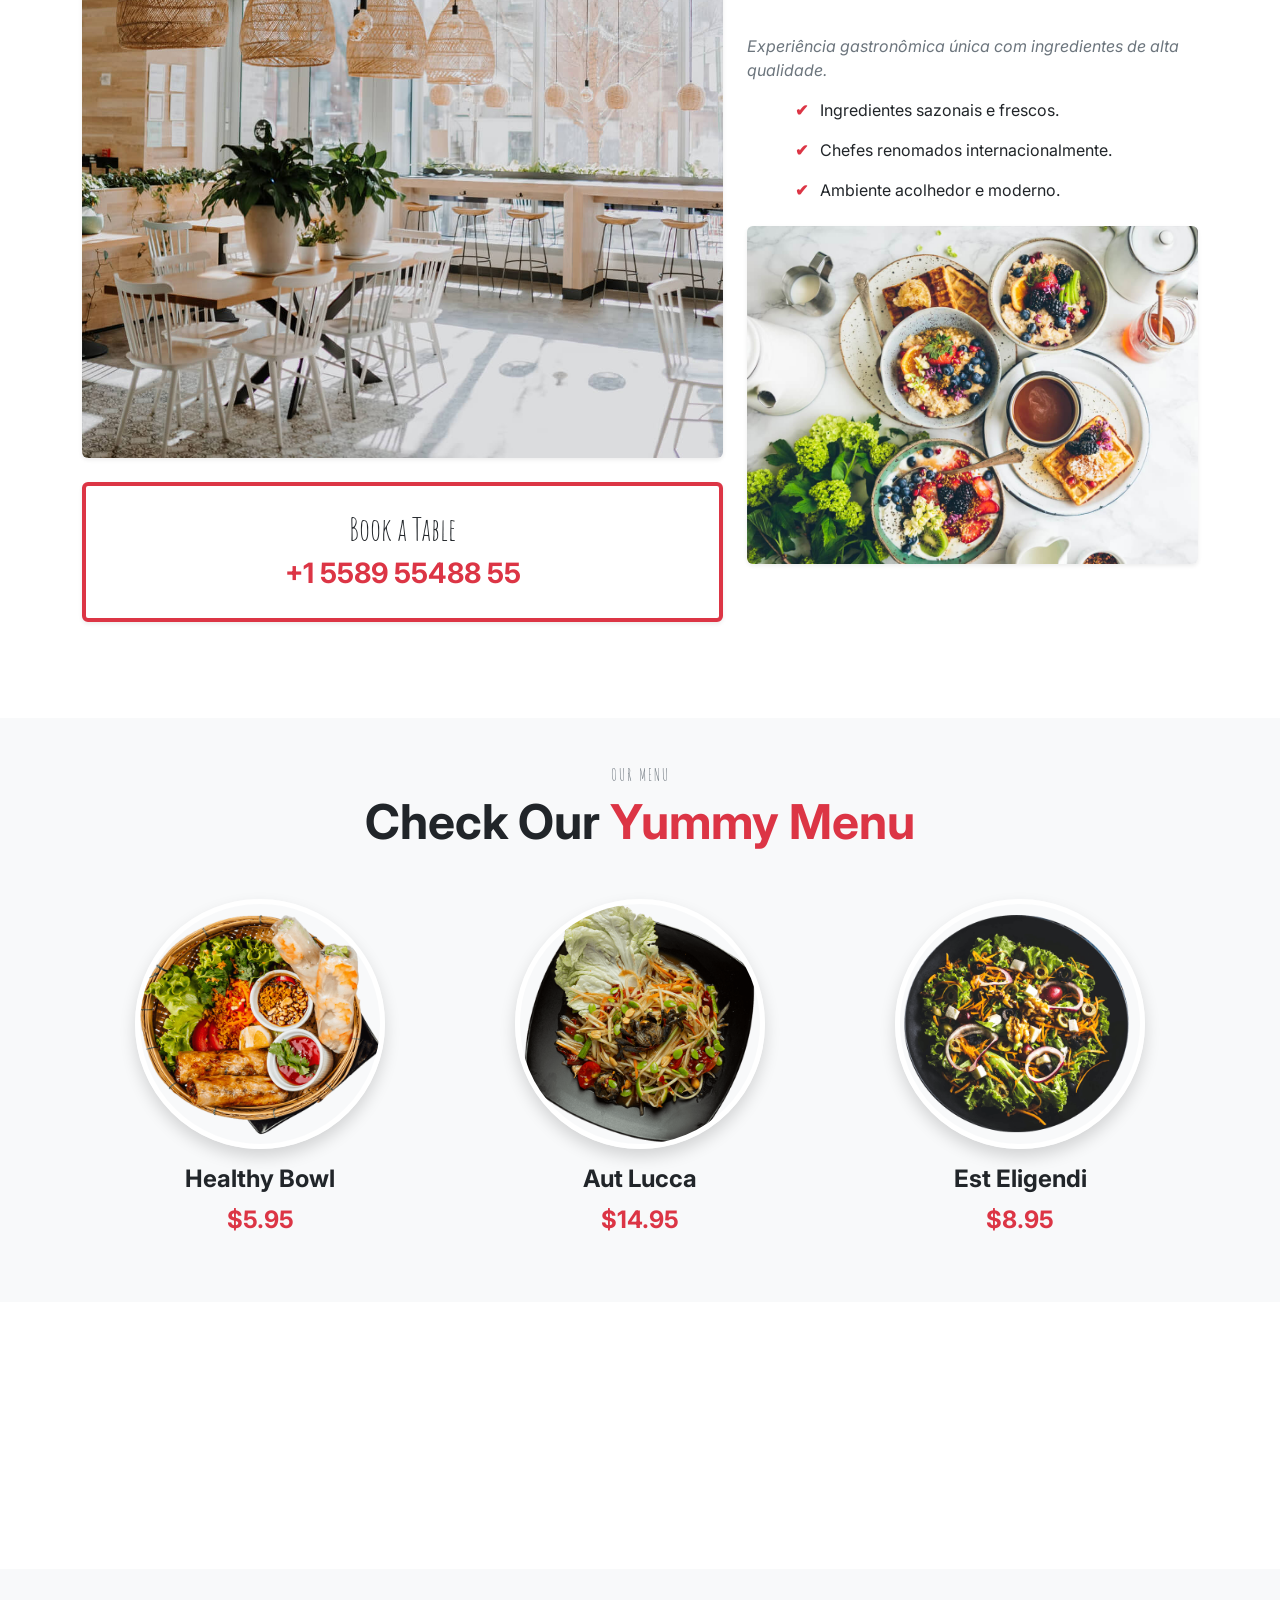
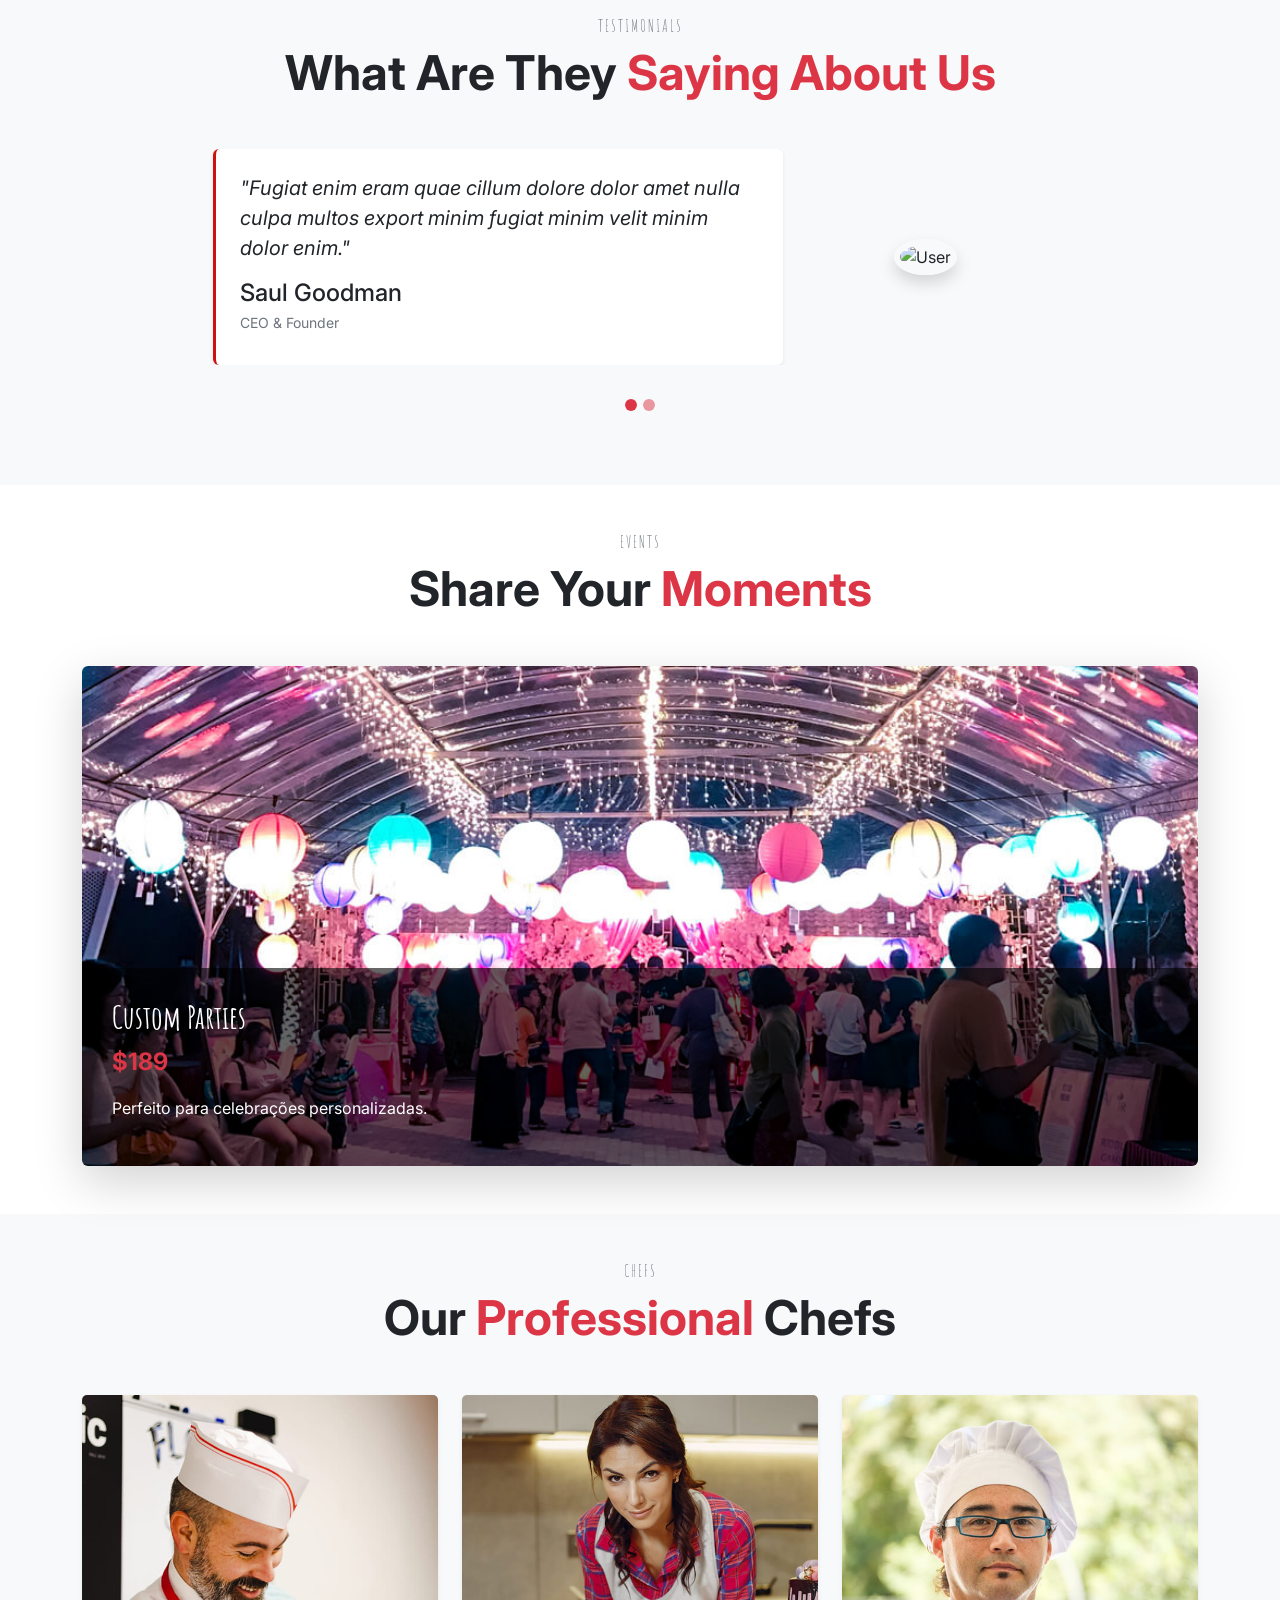
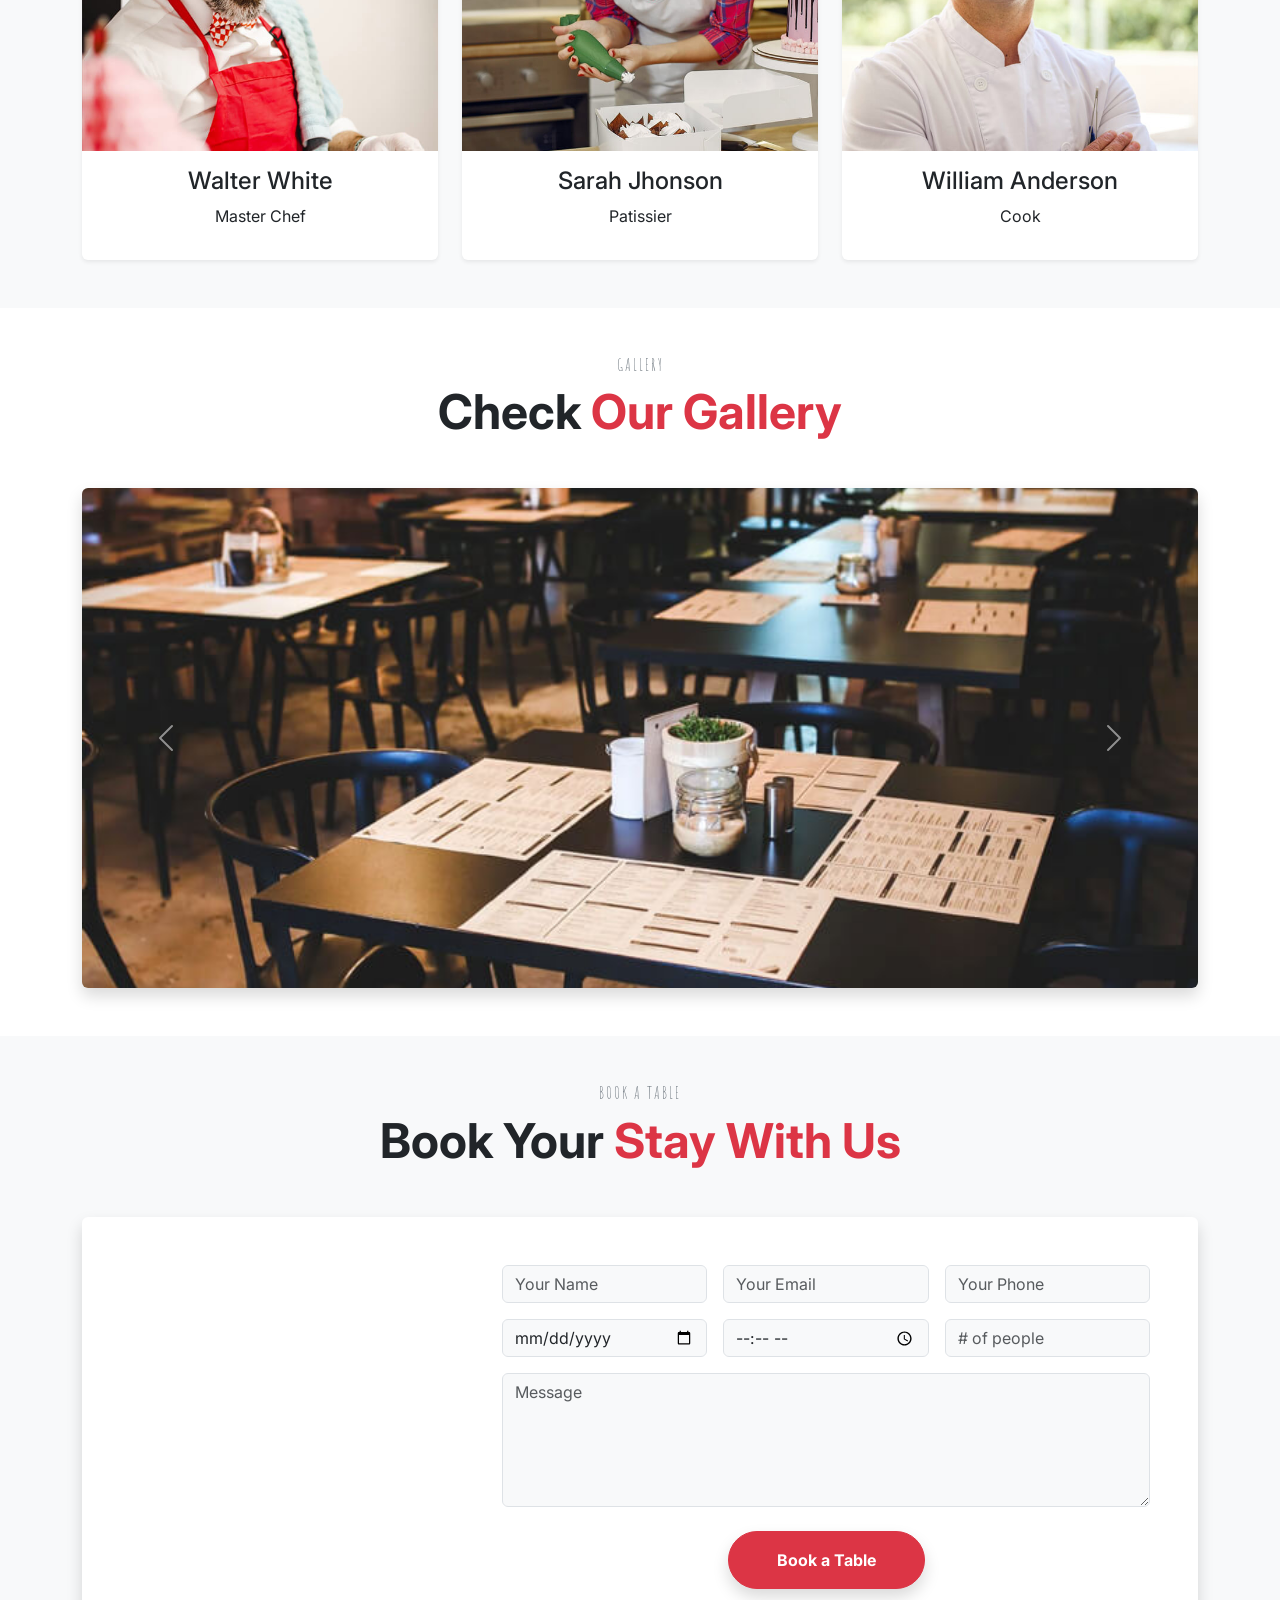
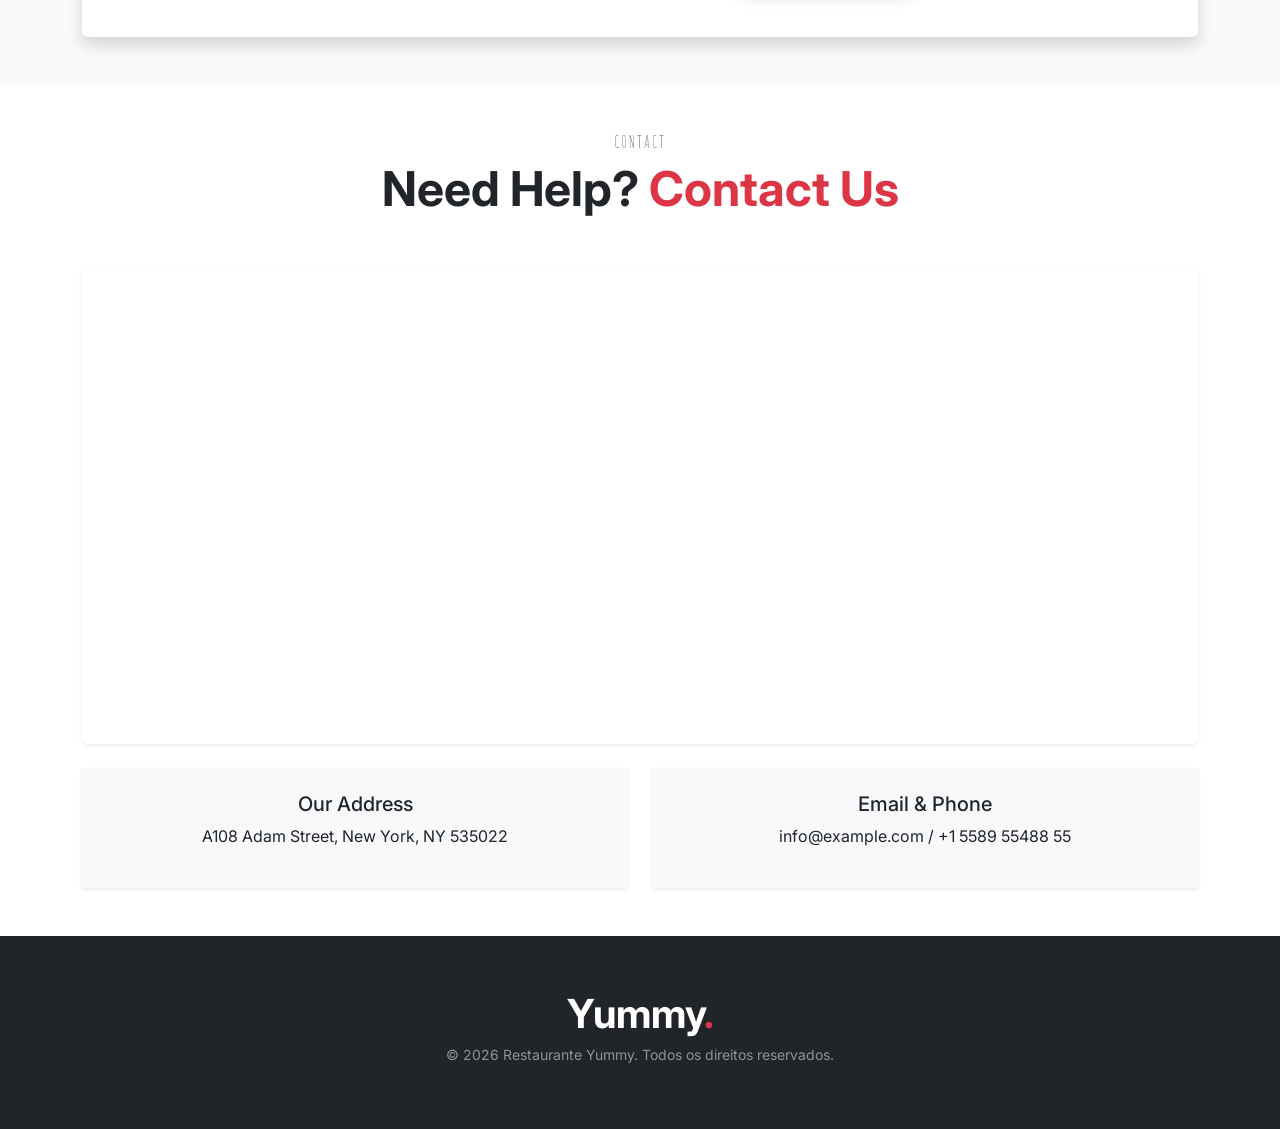
==== commit fc2adb41: "feito" ====
--- a/Boots/index.html
+++ b/Boots/index.html
@@ -11,20 +11,20 @@
     <title>Yummy - Projeto Final Bootstrap</title>
 
     <style>
-      /* Fontes e ajustes finos */
+    
       body { font-family: "Inter", sans-serif; }
       h1, h2, h3, .navbar-brand { font-family: "Amatic SC", cursive; }
       .ls-2 { letter-spacing: 2px; }
       html { scroll-behavior: smooth; }
 
-      /* Imagens do Menu */
+    
       .img-menu-size {
         width: 250px;
         height: 250px;
         object-fit: cover;
       }
 
-      /* Estilo para o Carrossel de Eventos */
+    
       .event-item {
         height: 500px;
         background-size: cover;
@@ -40,7 +40,7 @@
         width: 100%;
       }
 
-      /* Estilo para a Seção Stats (Fundo Fixo) */
+    
       .stats-counter {
         background: linear-gradient(rgba(0, 0, 0, 0.7), rgba(0, 0, 0, 0.7)), url('/Boots/img/stats-bg.jpg') center center no-repeat;
         background-size: cover;
@@ -49,18 +49,29 @@
         padding: 80px 0;
       }
 
-      /* Ajuste das imagens da Galeria */
+  
       .img-gallery-carousel {
         height: 500px;
         object-fit: cover;
         width: 100%;
       }
       
-      /* Foco nos inputs com a cor do tema */
+  
       .form-control:focus {
         border-color: #ce1212;
         box-shadow: none;
       }
+
+    
+      .why-box { background: #ce1212; color: white; padding: 30px; }
+      .why-item { background: #fff; padding: 40px; height: 100%; border: 1px solid #eee; transition: 0.3s; }
+      .icon-circle { 
+        width: 64px; height: 64px; background: #fceef3; border-radius: 50%; 
+        display: inline-flex; align-items: center; justify-content: center; 
+        color: #ce1212; font-size: 28px; margin-bottom: 20px; 
+      }
+      .testimonial-img { width: 150px; border-radius: 50%; border: 6px solid #f8f9fa; }
+      .testimonial-content { border-left: 3px solid #ce1212; padding-left: 30px; }
     </style>
   </head>
 
@@ -111,6 +122,45 @@
       </div>
     </section>
 
+    <section id="why-us" class="py-5">
+      <div class="container">
+        <div class="row gy-4">
+          <div class="col-lg-4">
+            <div class="why-box rounded shadow">
+              <h3 class="fw-bold mb-3" style="font-family: 'Inter', sans-serif;">Why Choose Yummy</h3>
+              <p class="mb-4">Lorem ipsum dolor sit amet, consectetur adipiscing elit, sed do eiusmod tempor incididunt ut labore et dolore magna aliqua. Duis aute irure dolor in reprehenderit.</p>
+              <div class="text-center"><a href="#" class="btn btn-light rounded-pill px-4 py-2 text-danger fw-bold">Learn More ></a></div>
+            </div>
+          </div>
+          <div class="col-lg-8">
+            <div class="row gy-4">
+              <div class="col-md-4 text-center">
+                <div class="why-item shadow-sm">
+                  <div class="icon-circle">📋</div>
+                  <h4 class="h5 fw-bold">Corporis voluptates</h4>
+                  <p class="small text-secondary">Consequuntur sunt aut quasi enim aliquam quae harum.</p>
+                </div>
+              </div>
+              <div class="col-md-4 text-center">
+                <div class="why-item shadow-sm">
+                  <div class="icon-circle"></div>
+                  <h4 class="h5 fw-bold">Ullamco laboris</h4>
+                  <p class="small text-secondary">Excepteur sint occaecat cupidatat non proident, sunt in culpa.</p>
+                </div>
+              </div>
+              <div class="col-md-4 text-center">
+                <div class="why-item shadow-sm">
+                  <div class="icon-circle"></div>
+                  <h4 class="h5 fw-bold">Labore conseq</h4>
+                  <p class="small text-secondary">Aut suscipit aut cum nemo deleniti aut omnis.</p>
+                </div>
+              </div>
+            </div>
+          </div>
+        </div>
+      </div>
+    </section>
+
     <section id="about" class="py-5 my-5">
       <div class="container">
         <div class="text-center mb-5">
@@ -182,6 +232,49 @@
           <div class="col-lg-3 col-6">
             <span class="display-4 fw-bold">32</span>
             <p class="text-white-50">Workers</p>
+          </div>
+        </div>
+      </div>
+    </section>
+
+    <section id="testimonials" class="py-5 bg-light">
+      <div class="container">
+        <div class="text-center mb-5">
+          <h2 class="text-secondary fs-6 ls-2 text-uppercase mb-2">Testimonials</h2>
+          <p class="display-5 fw-bold">What Are They <span class="text-danger">Saying About Us</span></p>
+        </div>
+        <div id="carouselTestimonials" class="carousel slide" data-bs-ride="carousel">
+          <div class="carousel-inner">
+            <div class="carousel-item active">
+              <div class="row align-items-center justify-content-center">
+                <div class="col-lg-6 testimonial-content bg-white p-4 shadow-sm rounded">
+                  <p class="fst-italic fs-5">"Fugiat enim eram quae cillum dolore dolor amet nulla culpa multos export minim fugiat minim velit minim dolor enim."</p>
+                  <h4 class="mb-1">Saul Goodman</h4>
+                  <p class="text-secondary small mb-2">CEO & Founder</p>
+                  <div class="text-warning"></div>
+                </div>
+                <div class="col-lg-3 text-center mt-4 mt-lg-0">
+                  <img src="https://bootstrapmade.com/demo/templates/Yummy/assets/img/testimonials/testimonials-1.jpg" class="testimonial-img shadow" alt="User">
+                </div>
+              </div>
+            </div>
+            <div class="carousel-item">
+              <div class="row align-items-center justify-content-center">
+                <div class="col-lg-6 testimonial-content bg-white p-4 shadow-sm rounded">
+                  <p class="fst-italic fs-5">"Export minim illum ctetur quae quorum niderer enim eram quae cillum dolore dolor amet nulla culpa multos export."</p>
+                  <h4 class="mb-1">Sara Wilsson</h4>
+                  <p class="text-secondary small mb-2">Designer</p>
+                  <div class="text-warning">★★★★★</div>
+                </div>
+                <div class="col-lg-3 text-center mt-4 mt-lg-0">
+                  <img src="https://bootstrapmade.com/demo/templates/Yummy/assets/img/testimonials/testimonials-2.jpg" class="testimonial-img shadow" alt="User">
+                </div>
+              </div>
+            </div>
+          </div>
+          <div class="carousel-indicators position-relative mt-4">
+            <button type="button" data-bs-target="#carouselTestimonials" data-bs-slide-to="0" class="active bg-danger rounded-circle" style="width:12px; height:12px"></button>
+            <button type="button" data-bs-target="#carouselTestimonials" data-bs-slide-to="1" class="bg-danger rounded-circle" style="width:12px; height:12px"></button>
           </div>
         </div>
       </div>
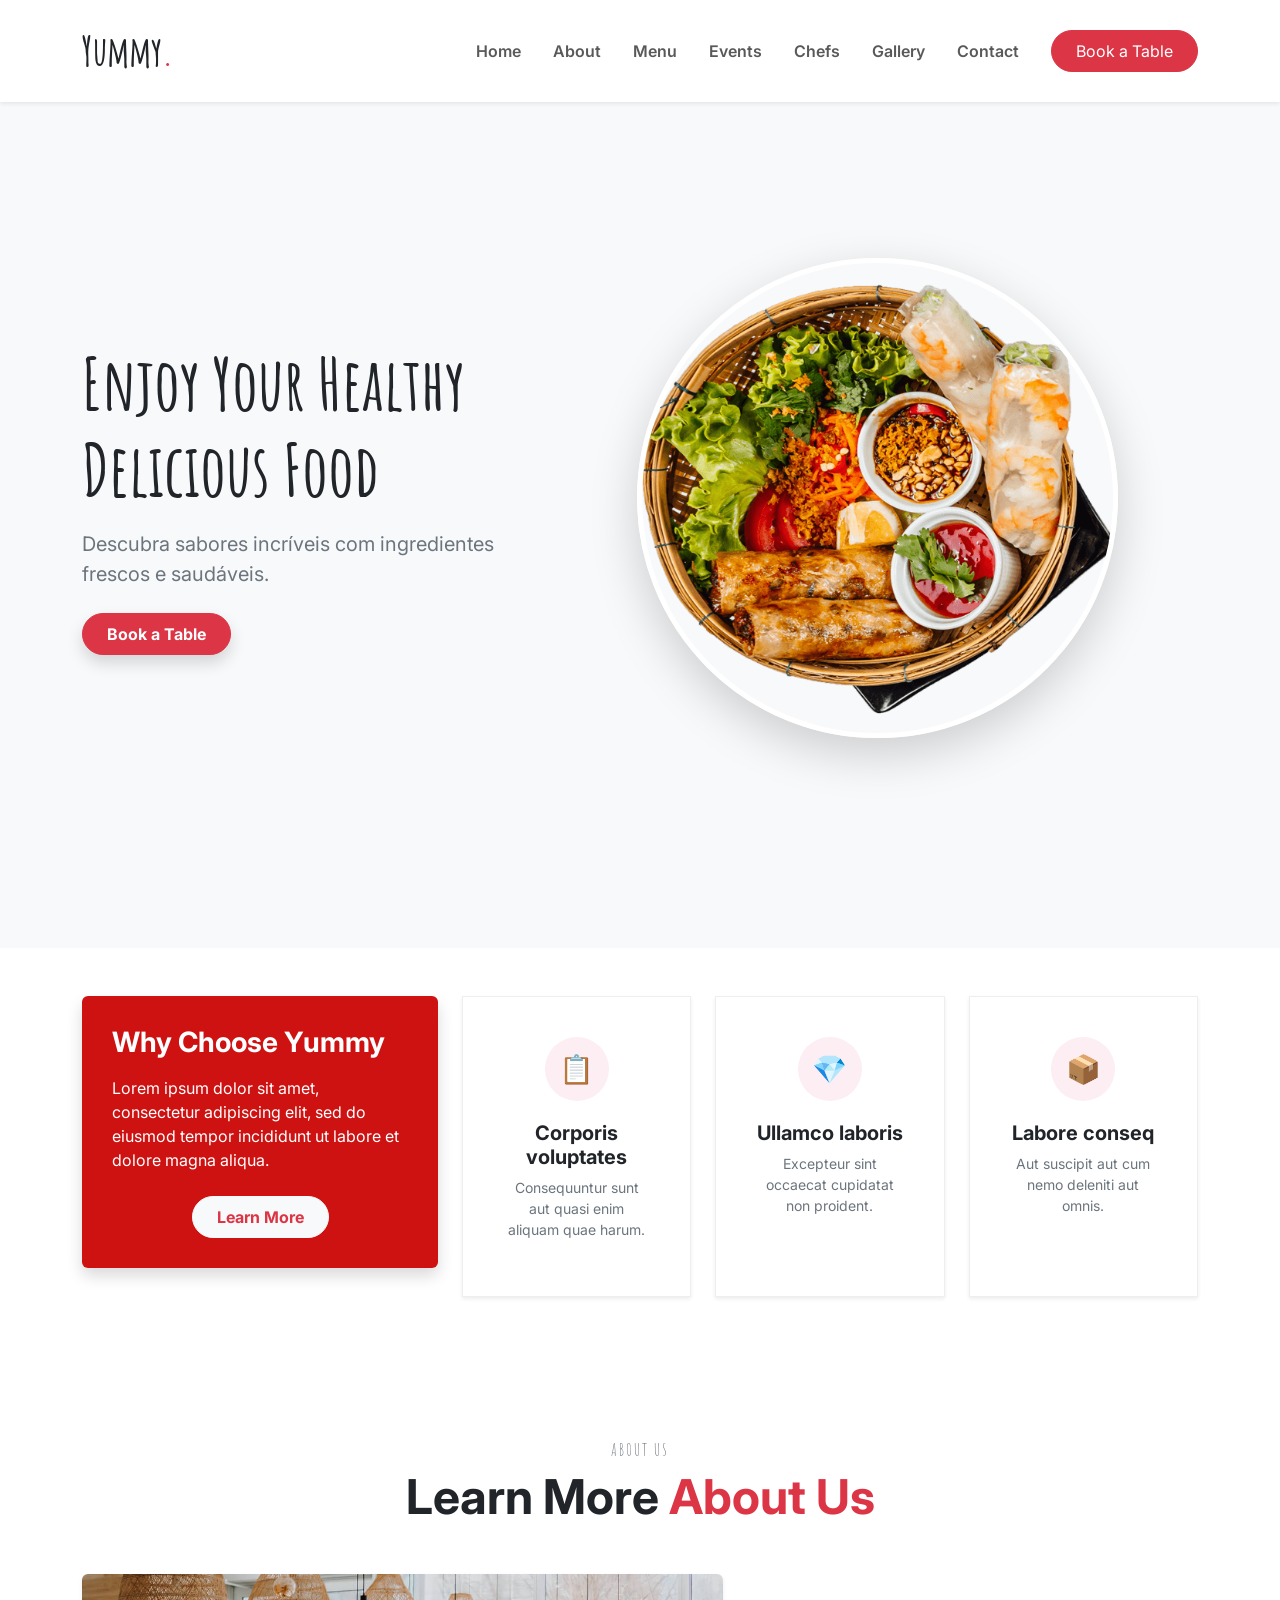
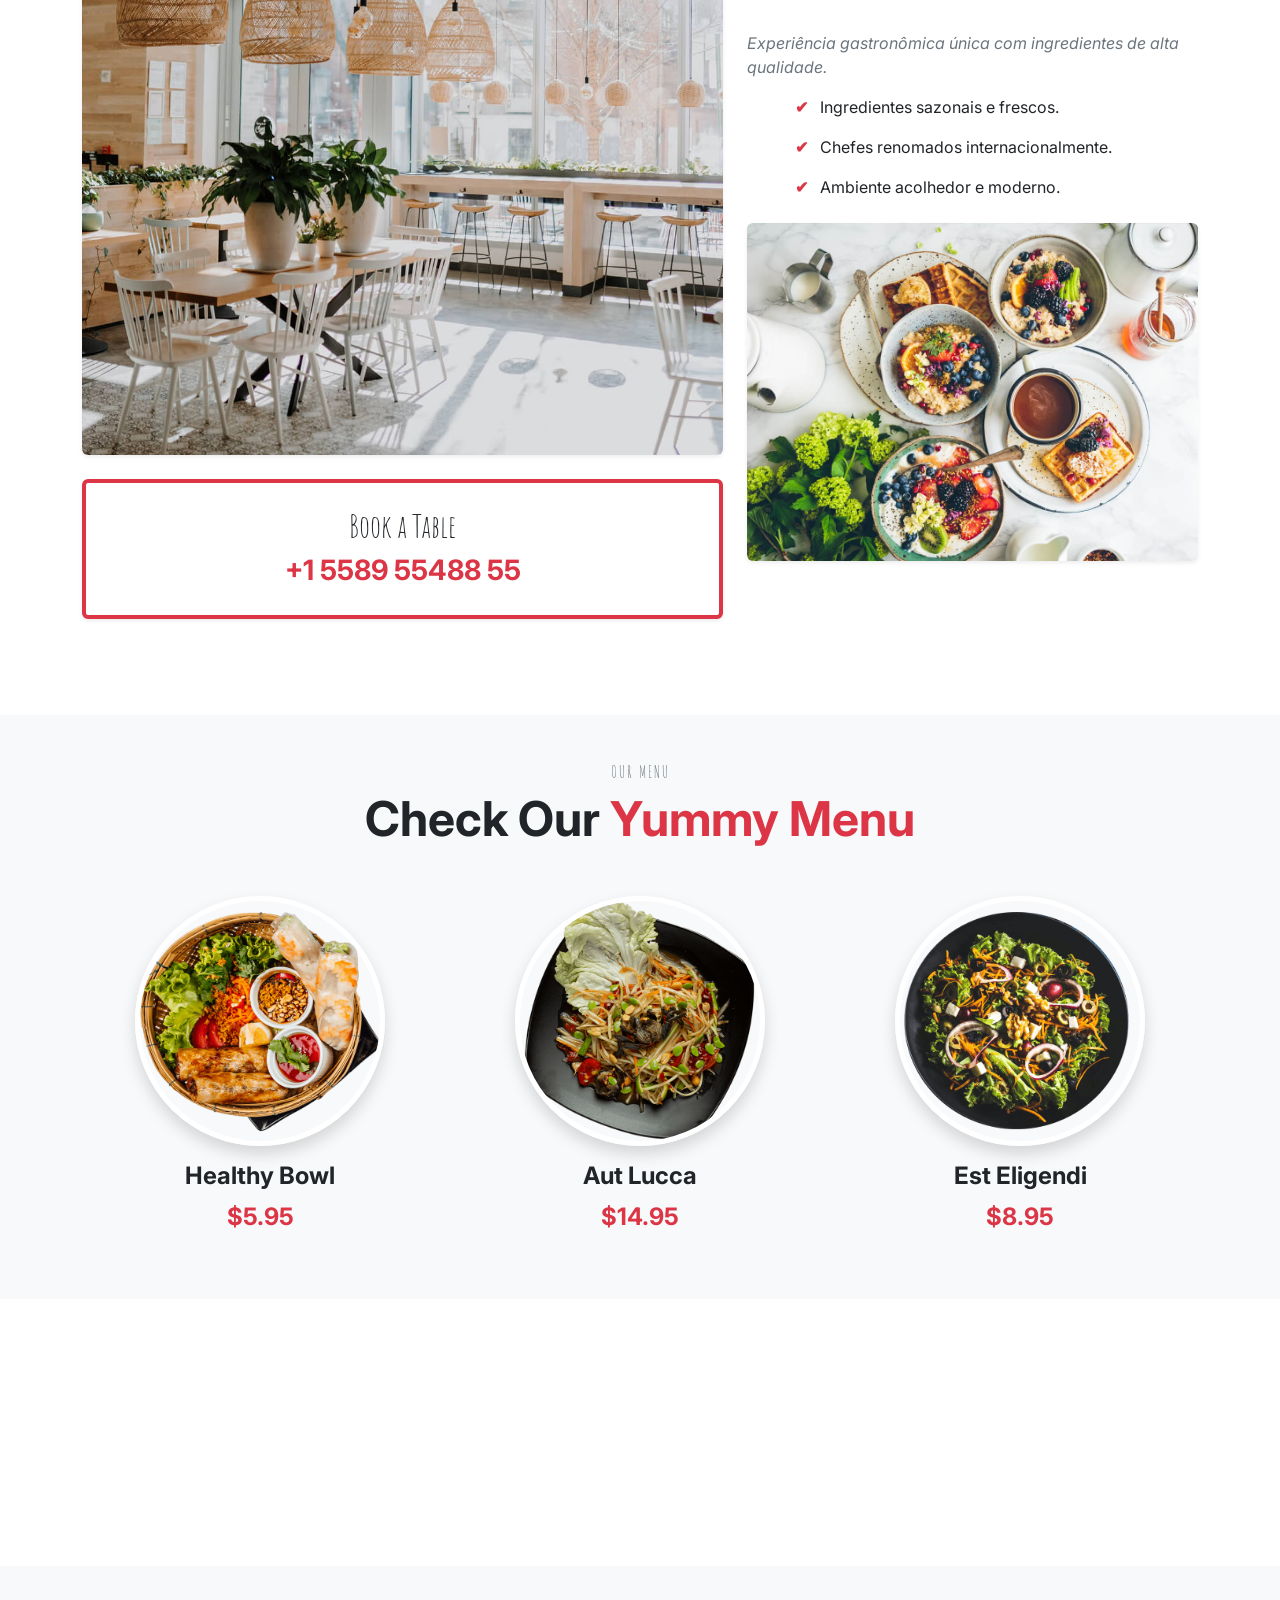
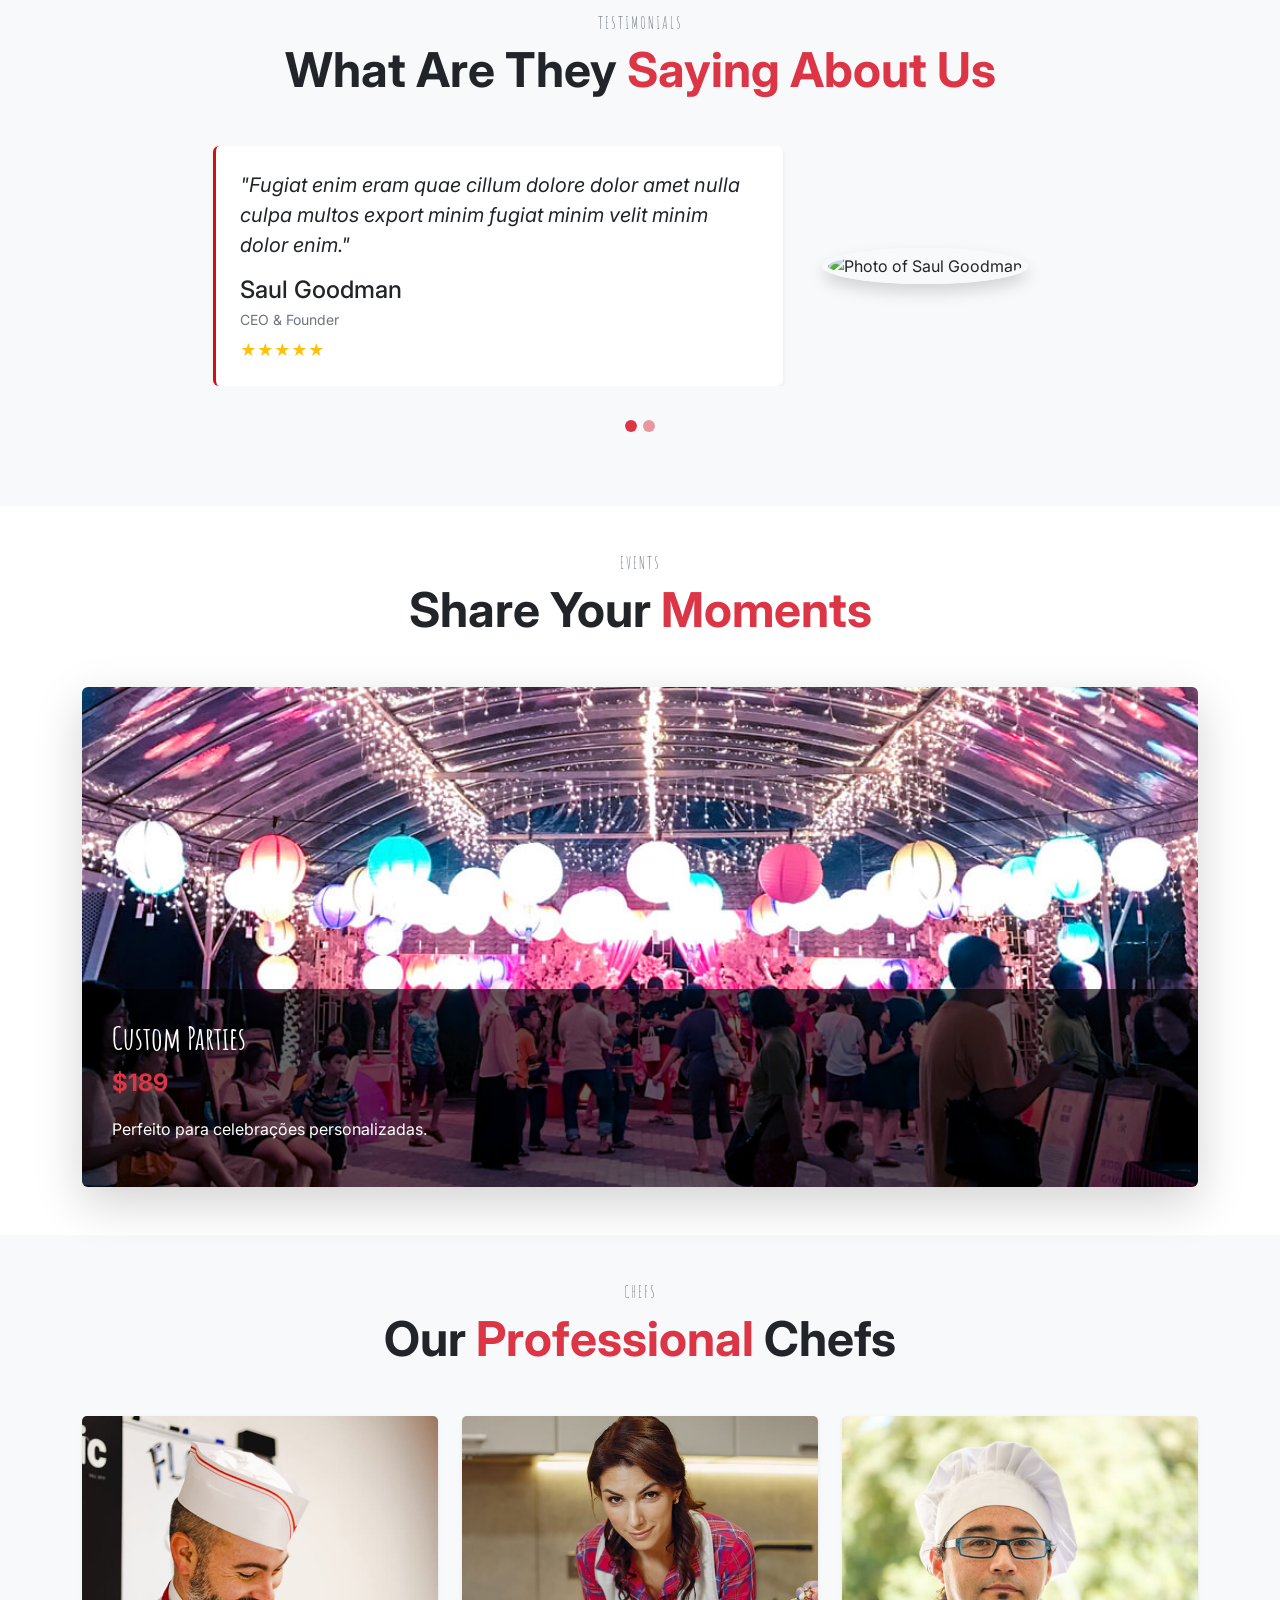
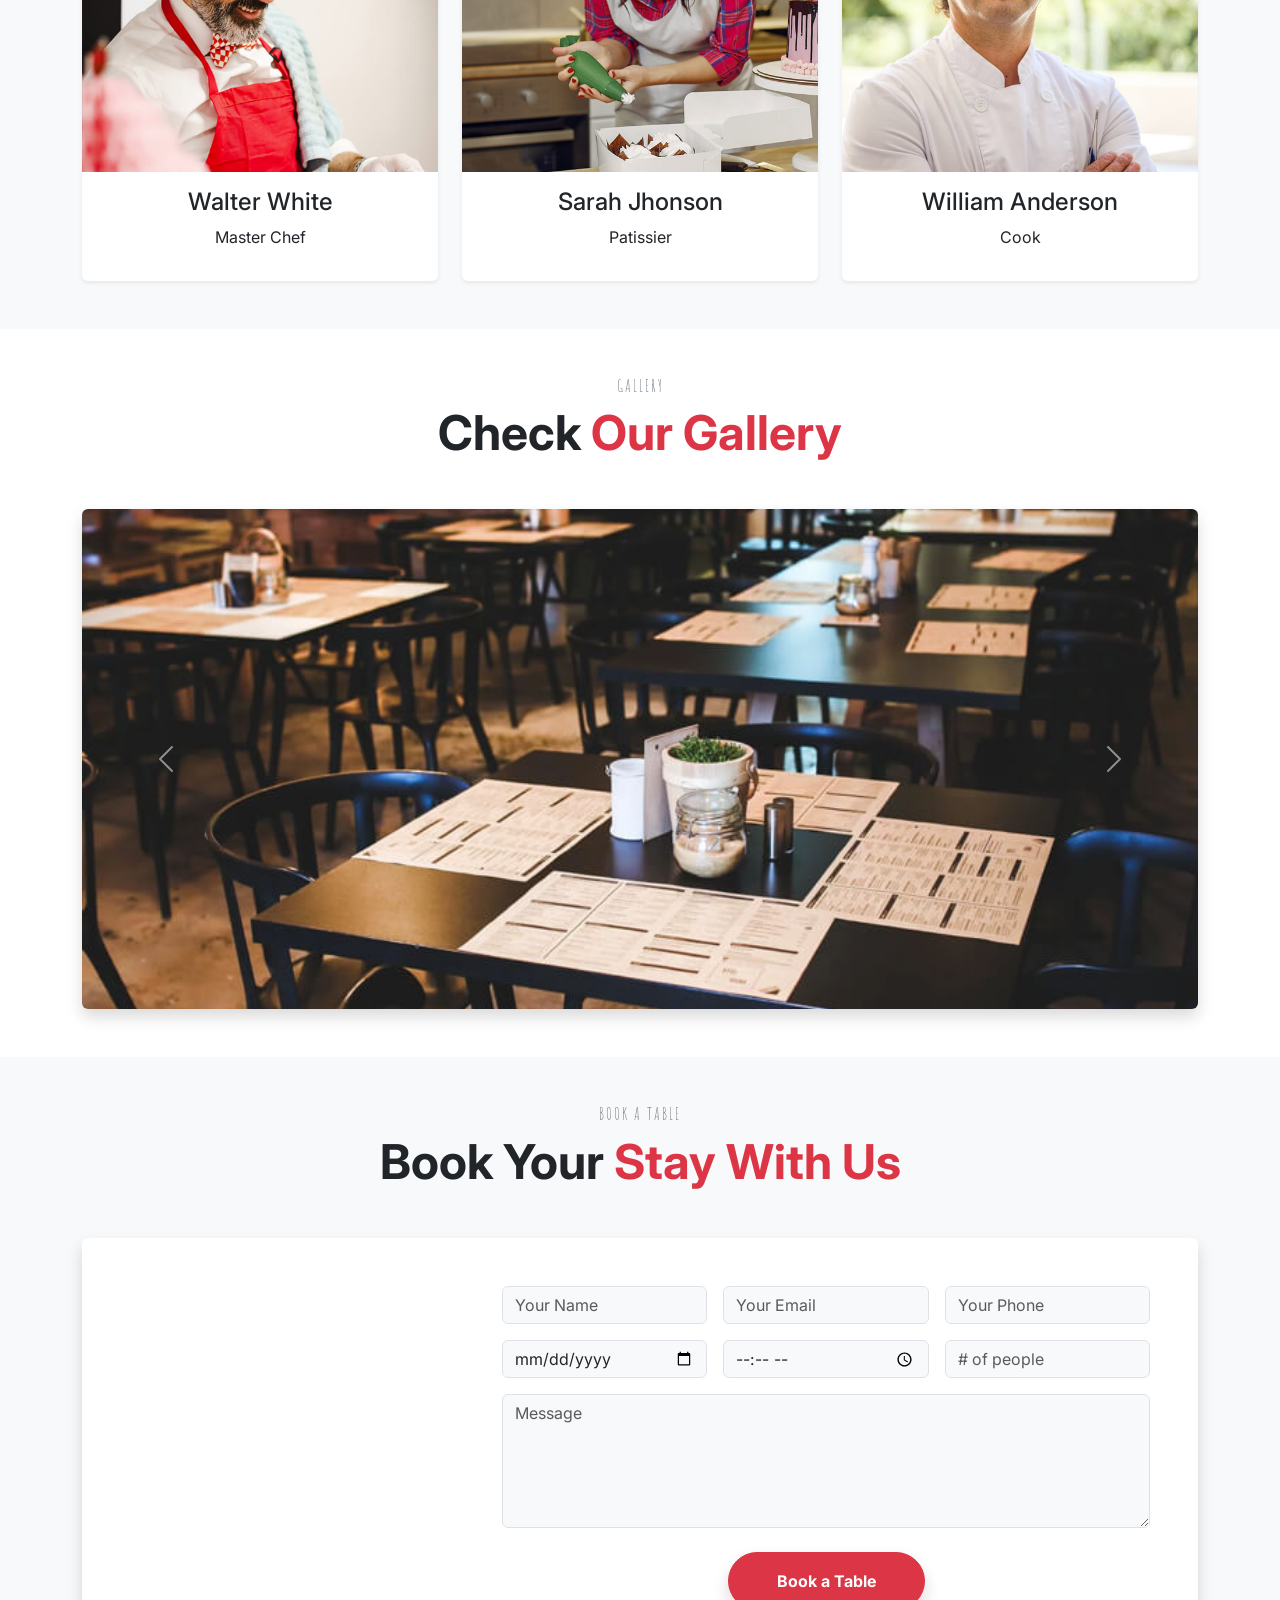
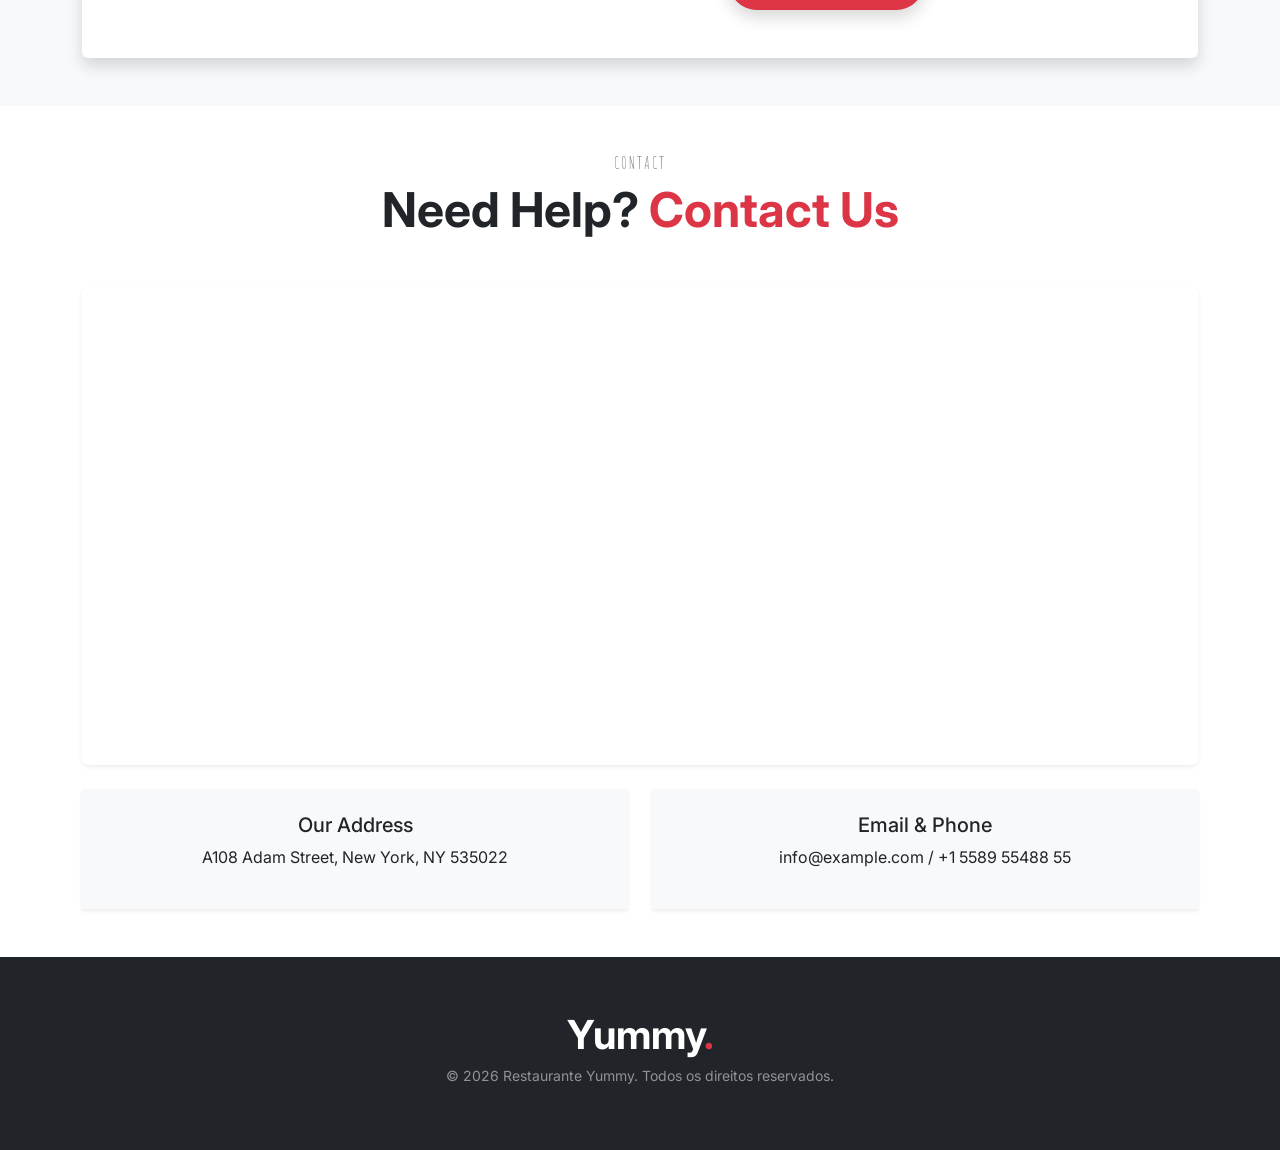
==== commit f29b170d: "corrigido" ====
--- a/Boots/index.html
+++ b/Boots/index.html
@@ -5,74 +5,10 @@
     <meta name="viewport" content="width=device-width, initial-scale=1.0" />
 
     <link href="https://cdn.jsdelivr.net/npm/bootstrap@5.3.3/dist/css/bootstrap.min.css" rel="stylesheet" />
-
     <link href="https://fonts.googleapis.com/css2?family=Inter:wght@400;700&family=Amatic+SC:wght@700&display=swap" rel="stylesheet" />
 
     <title>Yummy - Projeto Final Bootstrap</title>
-
-    <style>
-    
-      body { font-family: "Inter", sans-serif; }
-      h1, h2, h3, .navbar-brand { font-family: "Amatic SC", cursive; }
-      .ls-2 { letter-spacing: 2px; }
-      html { scroll-behavior: smooth; }
-
-    
-      .img-menu-size {
-        width: 250px;
-        height: 250px;
-        object-fit: cover;
-      }
-
-    
-      .event-item {
-        height: 500px;
-        background-size: cover;
-        background-position: center;
-        position: relative;
-        display: flex;
-        align-items: flex-end;
-      }
-      .event-overlay {
-        background: rgba(0, 0, 0, 0.6);
-        color: white;
-        padding: 30px;
-        width: 100%;
-      }
-
-    
-      .stats-counter {
-        background: linear-gradient(rgba(0, 0, 0, 0.7), rgba(0, 0, 0, 0.7)), url('/Boots/img/stats-bg.jpg') center center no-repeat;
-        background-size: cover;
-        background-attachment: fixed;
-        color: white;
-        padding: 80px 0;
-      }
-
-  
-      .img-gallery-carousel {
-        height: 500px;
-        object-fit: cover;
-        width: 100%;
-      }
-      
-  
-      .form-control:focus {
-        border-color: #ce1212;
-        box-shadow: none;
-      }
-
-    
-      .why-box { background: #ce1212; color: white; padding: 30px; }
-      .why-item { background: #fff; padding: 40px; height: 100%; border: 1px solid #eee; transition: 0.3s; }
-      .icon-circle { 
-        width: 64px; height: 64px; background: #fceef3; border-radius: 50%; 
-        display: inline-flex; align-items: center; justify-content: center; 
-        color: #ce1212; font-size: 28px; margin-bottom: 20px; 
-      }
-      .testimonial-img { width: 150px; border-radius: 50%; border: 6px solid #f8f9fa; }
-      .testimonial-content { border-left: 3px solid #ce1212; padding-left: 30px; }
-    </style>
+    <link rel="stylesheet" href="style.css" />
   </head>
 
   <body class="pt-5">
@@ -80,7 +16,7 @@
     <nav class="navbar navbar-expand-lg bg-white shadow-sm fixed-top py-3">
       <div class="container">
         <a class="navbar-brand fs-1 fw-bold text-dark" href="#">Yummy<span class="text-danger">.</span></a>
-        <button class="navbar-toggler" type="button" data-bs-toggle="collapse" data-bs-target="#menuNav">
+        <button class="navbar-toggler" type="button" data-bs-toggle="collapse" data-bs-target="#menuNav" aria-controls="menuNav" aria-expanded="false" aria-label="Toggle navigation">
           <span class="navbar-toggler-icon"></span>
         </button>
 
@@ -109,14 +45,11 @@
             <p class="fs-5 text-secondary mb-4">Descubra sabores incríveis com ingredientes frescos e saudáveis.</p>
             <div class="d-flex justify-content-center justify-content-lg-start gap-3">
               <a href="#book" class="btn btn-danger rounded-pill px-4 py-2 shadow fw-bold">Book a Table</a>
-              <button class="btn btn-link text-dark text-decoration-none fw-bold d-flex align-items-center">
-                <span class="bg-danger text-white rounded-circle me-2 d-inline-flex align-items-center justify-content-center shadow" style="width: 45px; height: 45px">▶</span>
-                Watch Video
-              </button>
+              
             </div>
           </div>
           <div class="col-lg-7 text-center">
-            <img src="/Boots/img/menu-item-2.png" alt="Prato principal" class="img-fluid rounded-circle shadow-lg w-75 border border-5 border-white" />
+            <img src="/Boots/img/menu-item-2.png" alt="Healthy delicious bowl with vegetables" class="img-fluid rounded-circle shadow-lg w-75 border border-5 border-white" />
           </div>
         </div>
       </div>
@@ -128,29 +61,29 @@
           <div class="col-lg-4">
             <div class="why-box rounded shadow">
               <h3 class="fw-bold mb-3" style="font-family: 'Inter', sans-serif;">Why Choose Yummy</h3>
-              <p class="mb-4">Lorem ipsum dolor sit amet, consectetur adipiscing elit, sed do eiusmod tempor incididunt ut labore et dolore magna aliqua. Duis aute irure dolor in reprehenderit.</p>
-              <div class="text-center"><a href="#" class="btn btn-light rounded-pill px-4 py-2 text-danger fw-bold">Learn More ></a></div>
+              <p class="mb-4">Lorem ipsum dolor sit amet, consectetur adipiscing elit, sed do eiusmod tempor incididunt ut labore et dolore magna aliqua.</p>
+              <div class="text-center"><a href="#" class="btn btn-light rounded-pill px-4 py-2 text-danger fw-bold">Learn More</a></div>
             </div>
           </div>
           <div class="col-lg-8">
-            <div class="row gy-4">
-              <div class="col-md-4 text-center">
+            <div class="row gy-4 text-center">
+              <div class="col-md-4">
                 <div class="why-item shadow-sm">
-                  <div class="icon-circle">📋</div>
+                  <div class="icon-circle" aria-hidden="true">📋</div>
                   <h4 class="h5 fw-bold">Corporis voluptates</h4>
                   <p class="small text-secondary">Consequuntur sunt aut quasi enim aliquam quae harum.</p>
                 </div>
               </div>
-              <div class="col-md-4 text-center">
+              <div class="col-md-4">
                 <div class="why-item shadow-sm">
-                  <div class="icon-circle"></div>
+                  <div class="icon-circle" aria-hidden="true">💎</div>
                   <h4 class="h5 fw-bold">Ullamco laboris</h4>
-                  <p class="small text-secondary">Excepteur sint occaecat cupidatat non proident, sunt in culpa.</p>
-                </div>
-              </div>
-              <div class="col-md-4 text-center">
+                  <p class="small text-secondary">Excepteur sint occaecat cupidatat non proident.</p>
+                </div>
+              </div>
+              <div class="col-md-4">
                 <div class="why-item shadow-sm">
-                  <div class="icon-circle"></div>
+                  <div class="icon-circle" aria-hidden="true">📦</div>
                   <h4 class="h5 fw-bold">Labore conseq</h4>
                   <p class="small text-secondary">Aut suscipit aut cum nemo deleniti aut omnis.</p>
                 </div>
@@ -169,7 +102,7 @@
         </div>
         <div class="row gy-4 align-items-center">
           <div class="col-lg-7">
-            <img src="/Boots/img/about.jpg" class="img-fluid rounded shadow-sm mb-4" alt="Restaurante" />
+            <img src="/Boots/img/about.jpg" class="img-fluid rounded shadow-sm mb-4" alt="Inside view of Yummy restaurant" />
             <div class="border border-4 border-danger p-4 text-center rounded bg-white shadow-sm">
               <h3 class="h2 mb-1">Book a Table</h3>
               <p class="text-danger fw-bold fs-3 mb-0">+1 5589 55488 55</p>
@@ -182,7 +115,7 @@
               <li class="mb-3 text-start px-lg-5"><span class="text-danger fw-bold me-2">✔</span> Chefes renomados internacionalmente.</li>
               <li class="mb-3 text-start px-lg-5"><span class="text-danger fw-bold me-2">✔</span> Ambiente acolhedor e moderno.</li>
             </ul>
-            <img src="/Boots/img/about-2.jpg" class="img-fluid rounded shadow-sm" alt="Prato saudável" />
+            <img src="/Boots/img/about-2.jpg" class="img-fluid rounded shadow-sm" alt="Healthy meal prepared by chefs" />
           </div>
         </div>
       </div>
@@ -196,17 +129,17 @@
         </div>
         <div class="row gy-5">
           <div class="col-lg-4">
-            <img src="/Boots/img/menu-item-2.png" class="img-fluid rounded-circle shadow border border-5 border-white mb-3 img-menu-size" alt="Item 1" />
+            <img src="/Boots/img/menu-item-2.png" class="img-fluid rounded-circle shadow border border-5 border-white mb-3 img-menu-size" alt="Menu Item: Healthy Bowl" />
             <h4 class="fw-bold">Healthy Bowl</h4>
             <p class="text-danger fw-bold fs-4">$5.95</p>
           </div>
           <div class="col-lg-4">
-            <img src="/Boots/img/menu-item-3.png" class="img-fluid rounded-circle shadow border border-5 border-white mb-3 img-menu-size" alt="Item 2" />
+            <img src="/Boots/img/menu-item-3.png" class="img-fluid rounded-circle shadow border border-5 border-white mb-3 img-menu-size" alt="Menu Item: Aut Lucca" />
             <h4 class="fw-bold">Aut Lucca</h4>
             <p class="text-danger fw-bold fs-4">$14.95</p>
           </div>
           <div class="col-lg-4">
-            <img src="/Boots/img/menu-item-4.png" class="img-fluid rounded-circle shadow border border-5 border-white mb-3 img-menu-size" alt="Item 3" />
+            <img src="/Boots/img/menu-item-4.png" class="img-fluid rounded-circle shadow border border-5 border-white mb-3 img-menu-size" alt="Menu Item: Est Eligendi" />
             <h4 class="fw-bold">Est Eligendi</h4>
             <p class="text-danger fw-bold fs-4">$8.95</p>
           </div>
@@ -251,10 +184,10 @@
                   <p class="fst-italic fs-5">"Fugiat enim eram quae cillum dolore dolor amet nulla culpa multos export minim fugiat minim velit minim dolor enim."</p>
                   <h4 class="mb-1">Saul Goodman</h4>
                   <p class="text-secondary small mb-2">CEO & Founder</p>
-                  <div class="text-warning"></div>
+                  <div class="text-warning">★★★★★</div>
                 </div>
                 <div class="col-lg-3 text-center mt-4 mt-lg-0">
-                  <img src="https://bootstrapmade.com/demo/templates/Yummy/assets/img/testimonials/testimonials-1.jpg" class="testimonial-img shadow" alt="User">
+                  <img src="https://bootstrapmade.com/demo/templates/Yummy/assets/img/testimonials/testimonials-1.jpg" class="testimonial-img shadow" alt="Photo of Saul Goodman" />
                 </div>
               </div>
             </div>
@@ -267,14 +200,14 @@
                   <div class="text-warning">★★★★★</div>
                 </div>
                 <div class="col-lg-3 text-center mt-4 mt-lg-0">
-                  <img src="https://bootstrapmade.com/demo/templates/Yummy/assets/img/testimonials/testimonials-2.jpg" class="testimonial-img shadow" alt="User">
+                  <img src="https://bootstrapmade.com/demo/templates/Yummy/assets/img/testimonials/testimonials-2.jpg" class="testimonial-img shadow" alt="Photo of Sara Wilsson" />
                 </div>
               </div>
             </div>
           </div>
           <div class="carousel-indicators position-relative mt-4">
-            <button type="button" data-bs-target="#carouselTestimonials" data-bs-slide-to="0" class="active bg-danger rounded-circle" style="width:12px; height:12px"></button>
-            <button type="button" data-bs-target="#carouselTestimonials" data-bs-slide-to="1" class="bg-danger rounded-circle" style="width:12px; height:12px"></button>
+            <button  type="button" data-bs-target="#carouselTestimonials" data-bs-slide-to="0" class="active bg-danger rounded-circle" style="width:12px; height:12px" aria-current="true" aria-label="Slide 1"></button>
+            <button type="button" data-bs-target="#carouselTestimonials" data-bs-slide-to="1" class="bg-danger rounded-circle" style="width:12px; height:12px" aria-label="Slide 2"></button>
           </div>
         </div>
       </div>
@@ -319,13 +252,22 @@
         </div>
         <div class="row gy-4">
           <div class="col-lg-4">
-            <div class="card border-0 shadow-sm"><img src="/Boots/img/chefs-1.jpg" class="card-img-top"><div class="card-body"><h4>Walter White</h4><p>Master Chef</p></div></div>
-          </div>
-          <div class="col-lg-4">
-            <div class="card border-0 shadow-sm"><img src="/Boots/img/chefs-2.jpg" class="card-img-top"><div class="card-body"><h4>Sarah Jhonson</h4><p>Patissier</p></div></div>
-          </div>
-          <div class="col-lg-4">
-            <div class="card border-0 shadow-sm"><img src="/Boots/img/chefs-3.jpg" class="card-img-top"><div class="card-body"><h4>William Anderson</h4><p>Cook</p></div></div>
+            <div class="card border-0 shadow-sm">
+              <img src="/Boots/img/chefs-1.jpg" class="card-img-top" alt="Walter White, Master Chef" />
+              <div class="card-body"><h4>Walter White</h4><p>Master Chef</p></div>
+            </div>
+          </div>
+          <div class="col-lg-4">
+            <div class="card border-0 shadow-sm">
+              <img src="/Boots/img/chefs-2.jpg" class="card-img-top" alt="Sarah Jhonson, Patissier" />
+              <div class="card-body"><h4>Sarah Jhonson</h4><p>Patissier</p></div>
+            </div>
+          </div>
+          <div class="col-lg-4">
+            <div class="card border-0 shadow-sm">
+              <img src="/Boots/img/chefs-3.jpg" class="card-img-top" alt="William Anderson, Cook" />
+              <div class="card-body"><h4>William Anderson</h4><p>Cook</p></div>
+            </div>
           </div>
         </div>
       </div>
@@ -339,17 +281,23 @@
         </div>
         <div id="galleryCarousel" class="carousel slide shadow rounded overflow-hidden" data-bs-ride="carousel">
           <div class="carousel-inner">
-            <div class="carousel-item active"><img src="/Boots/img/gallery-1.jpg" class="img-gallery-carousel"></div>
-            <div class="carousel-item"><img src="/Boots/img/gallery-2.jpg" class="img-gallery-carousel"></div>
-            <div class="carousel-item"><img src="/Boots/img/gallery-3.jpg" class="img-gallery-carousel"></div>
-            <div class="carousel-item"><img src="/Boots/img/gallery-4.jpg" class="img-gallery-carousel"></div>
-            <div class="carousel-item"><img src="/Boots/img/gallery-5.jpg" class="img-gallery-carousel"></div>
-            <div class="carousel-item"><img src="/Boots/img/gallery-6.jpg" class="img-gallery-carousel"></div>
-            <div class="carousel-item"><img src="/Boots/img/gallery-7.jpg" class="img-gallery-carousel"></div>
-            <div class="carousel-item"><img src="/Boots/img/gallery-8.jpg" class="img-gallery-carousel"></div>
-          </div>
-          <button class="carousel-control-prev" type="button" data-bs-target="#galleryCarousel" data-bs-slide="prev"><span class="carousel-control-prev-icon"></span></button>
-          <button class="carousel-control-next" type="button" data-bs-target="#galleryCarousel" data-bs-slide="next"><span class="carousel-control-next-icon"></span></button>
+            <div class="carousel-item active"><img src="/Boots/img/gallery-1.jpg" class="img-gallery-carousel" alt="Delicious dish gallery 1" /></div>
+            <div class="carousel-item"><img src="/Boots/img/gallery-2.jpg" class="img-gallery-carousel" alt="Delicious dish gallery 2" /></div>
+            <div class="carousel-item"><img src="/Boots/img/gallery-3.jpg" class="img-gallery-carousel" alt="Delicious dish gallery 3" /></div>
+            <div class="carousel-item"><img src="/Boots/img/gallery-4.jpg" class="img-gallery-carousel" alt="Delicious dish gallery 4" /></div>
+            <div class="carousel-item"><img src="/Boots/img/gallery-5.jpg" class="img-gallery-carousel" alt="Delicious dish gallery 5" /></div>
+            <div class="carousel-item"><img src="/Boots/img/gallery-6.jpg" class="img-gallery-carousel" alt="Delicious dish gallery 6" /></div>
+            <div class="carousel-item"><img src="/Boots/img/gallery-7.jpg" class="img-gallery-carousel" alt="Delicious dish gallery 7" /></div>
+            <div class="carousel-item"><img src="/Boots/img/gallery-8.jpg" class="img-gallery-carousel" alt="Delicious dish gallery 8" /></div>
+          </div>
+          <button class="carousel-control-prev" type="button" data-bs-target="#galleryCarousel" data-bs-slide="prev">
+            <span class="carousel-control-prev-icon" aria-hidden="true"></span>
+            <span class="visually-hidden">Previous</span>
+          </button>
+          <button class="carousel-control-next" type="button" data-bs-target="#galleryCarousel" data-bs-slide="next">
+            <span class="carousel-control-next-icon" aria-hidden="true"></span>
+            <span class="visually-hidden">Next</span>
+          </button>
         </div>
       </div>
     </section>
@@ -364,13 +312,13 @@
           <div class="col-lg-4 d-none d-lg-block" style="background: url('/Boots/img/reservation.jpg') center/cover;"></div>
           <div class="col-lg-8 p-4 p-md-5">
             <form action="#" class="row g-3">
-              <div class="col-md-4"><input type="text" class="form-control bg-light" placeholder="Your Name"></div>
-              <div class="col-md-4"><input type="email" class="form-control bg-light" placeholder="Your Email"></div>
-              <div class="col-md-4"><input type="text" class="form-control bg-light" placeholder="Your Phone"></div>
-              <div class="col-md-4"><input type="date" class="form-control bg-light"></div>
-              <div class="col-md-4"><input type="time" class="form-control bg-light"></div>
-              <div class="col-md-4"><input type="number" class="form-control bg-light" placeholder="# of people"></div>
-              <div class="col-12"><textarea class="form-control bg-light" rows="5" placeholder="Message"></textarea></div>
+              <div class="col-md-4"><input type="text" class="form-control bg-light" placeholder="Your Name" aria-label="Your Name"></div>
+              <div class="col-md-4"><input type="email" class="form-control bg-light" placeholder="Your Email" aria-label="Your Email"></div>
+              <div class="col-md-4"><input type="text" class="form-control bg-light" placeholder="Your Phone" aria-label="Your Phone"></div>
+              <div class="col-md-4"><input type="date" class="form-control bg-light" aria-label="Reservation date"></div>
+              <div class="col-md-4"><input type="time" class="form-control bg-light" aria-label="Reservation time"></div>
+              <div class="col-md-4"><input type="number" class="form-control bg-light" placeholder="# of people" aria-label="Number of people"></div>
+              <div class="col-12"><textarea class="form-control bg-light" rows="5" placeholder="Message" aria-label="Message"></textarea></div>
               <div class="col-12 text-center mt-4"><button type="submit" class="btn btn-danger px-5 py-3 rounded-pill fw-bold shadow">Book a Table</button></div>
             </form>
           </div>
@@ -385,7 +333,7 @@
           <p class="display-5 fw-bold">Need Help? <span class="text-danger">Contact Us</span></p>
         </div>
         <div class="row gy-4">
-          <div class="col-12"><div class="ratio ratio-21x9 shadow-sm rounded overflow-hidden"><iframe src="https://www.google.com/maps/embed?pb=!1m14!1m8!1m3!1d12097.433213460943!2d-74.0062269!3d40.7101282!3m2!1i1024!2i768!4f13.1!3m3!1m2!1s0x0%3A0xb89d1fe6bc499443!2sDowntown+Conference+Center!5e0!3m2!1smk!2sbg!4v1539943755621"></iframe></div></div>
+          <div class="col-12"><div class="ratio ratio-21x9 shadow-sm rounded overflow-hidden"><iframe src="https://www.google.com/maps/embed?pb=!1m14!1m8!1m3!1d12097.433213460943!2d-74.0062269!3d40.7101282!3m2!1i1024!2i768!4f13.1!3m3!1m2!1s0x0%3A0xb89d1fe6bc499443!2sDowntown+Conference+Center!5e0!3m2!1smk!2sbg!4v1539943755621" title="Google Maps location"></iframe></div></div>
           <div class="col-md-6"><div class="p-4 bg-light text-center shadow-sm"><h5>Our Address</h5><p>A108 Adam Street, New York, NY 535022</p></div></div>
           <div class="col-md-6"><div class="p-4 bg-light text-center shadow-sm"><h5>Email & Phone</h5><p>info@example.com / +1 5589 55488 55</p></div></div>
         </div>
--- a/Boots/style.css
+++ b/Boots/style.css
@@ -0,0 +1,60 @@
+/* Fontes e ajustes finos */
+body { font-family: "Inter", sans-serif; }
+h1, h2, h3, .navbar-brand { font-family: "Amatic SC", cursive; }
+.ls-2 { letter-spacing: 2px; }
+html { scroll-behavior: smooth; }
+
+
+.img-menu-size {
+  width: 250px;
+  height: 250px;
+  object-fit: cover;
+}
+
+
+.event-item {
+  height: 500px;
+  background-size: cover;
+  background-position: center;
+  position: relative;
+  display: flex;
+  align-items: flex-end;
+}
+.event-overlay {
+  background: rgba(0, 0, 0, 0.6);
+  color: white;
+  padding: 30px;
+  width: 100%;
+}
+
+.stats-counter {
+  background: linear-gradient(rgba(0, 0, 0, 0.7), rgba(0, 0, 0, 0.7)), url('/Boots/img/stats-bg.jpg') center center no-repeat;
+  background-size: cover;
+  background-attachment: fixed;
+  color: white;
+  padding: 80px 0;
+}
+
+
+.img-gallery-carousel {
+  height: 500px;
+  object-fit: cover;
+  width: 100%;
+}
+
+
+.form-control:focus {
+  border-color: #ce1212;
+  box-shadow: none;
+}
+
+
+.why-box { background: #ce1212; color: white; padding: 30px; }
+.why-item { background: #fff; padding: 40px; height: 100%; border: 1px solid #eee; transition: 0.3s; }
+.icon-circle { 
+  width: 64px; height: 64px; background: #fceef3; border-radius: 50%; 
+  display: inline-flex; align-items: center; justify-content: center; 
+  color: #ce1212; font-size: 28px; margin-bottom: 20px; 
+}
+.testimonial-img { width: 150px; border-radius: 50%; border: 6px solid #f8f9fa; }
+.testimonial-content { border-left: 3px solid #ce1212; padding-left: 30px; }
